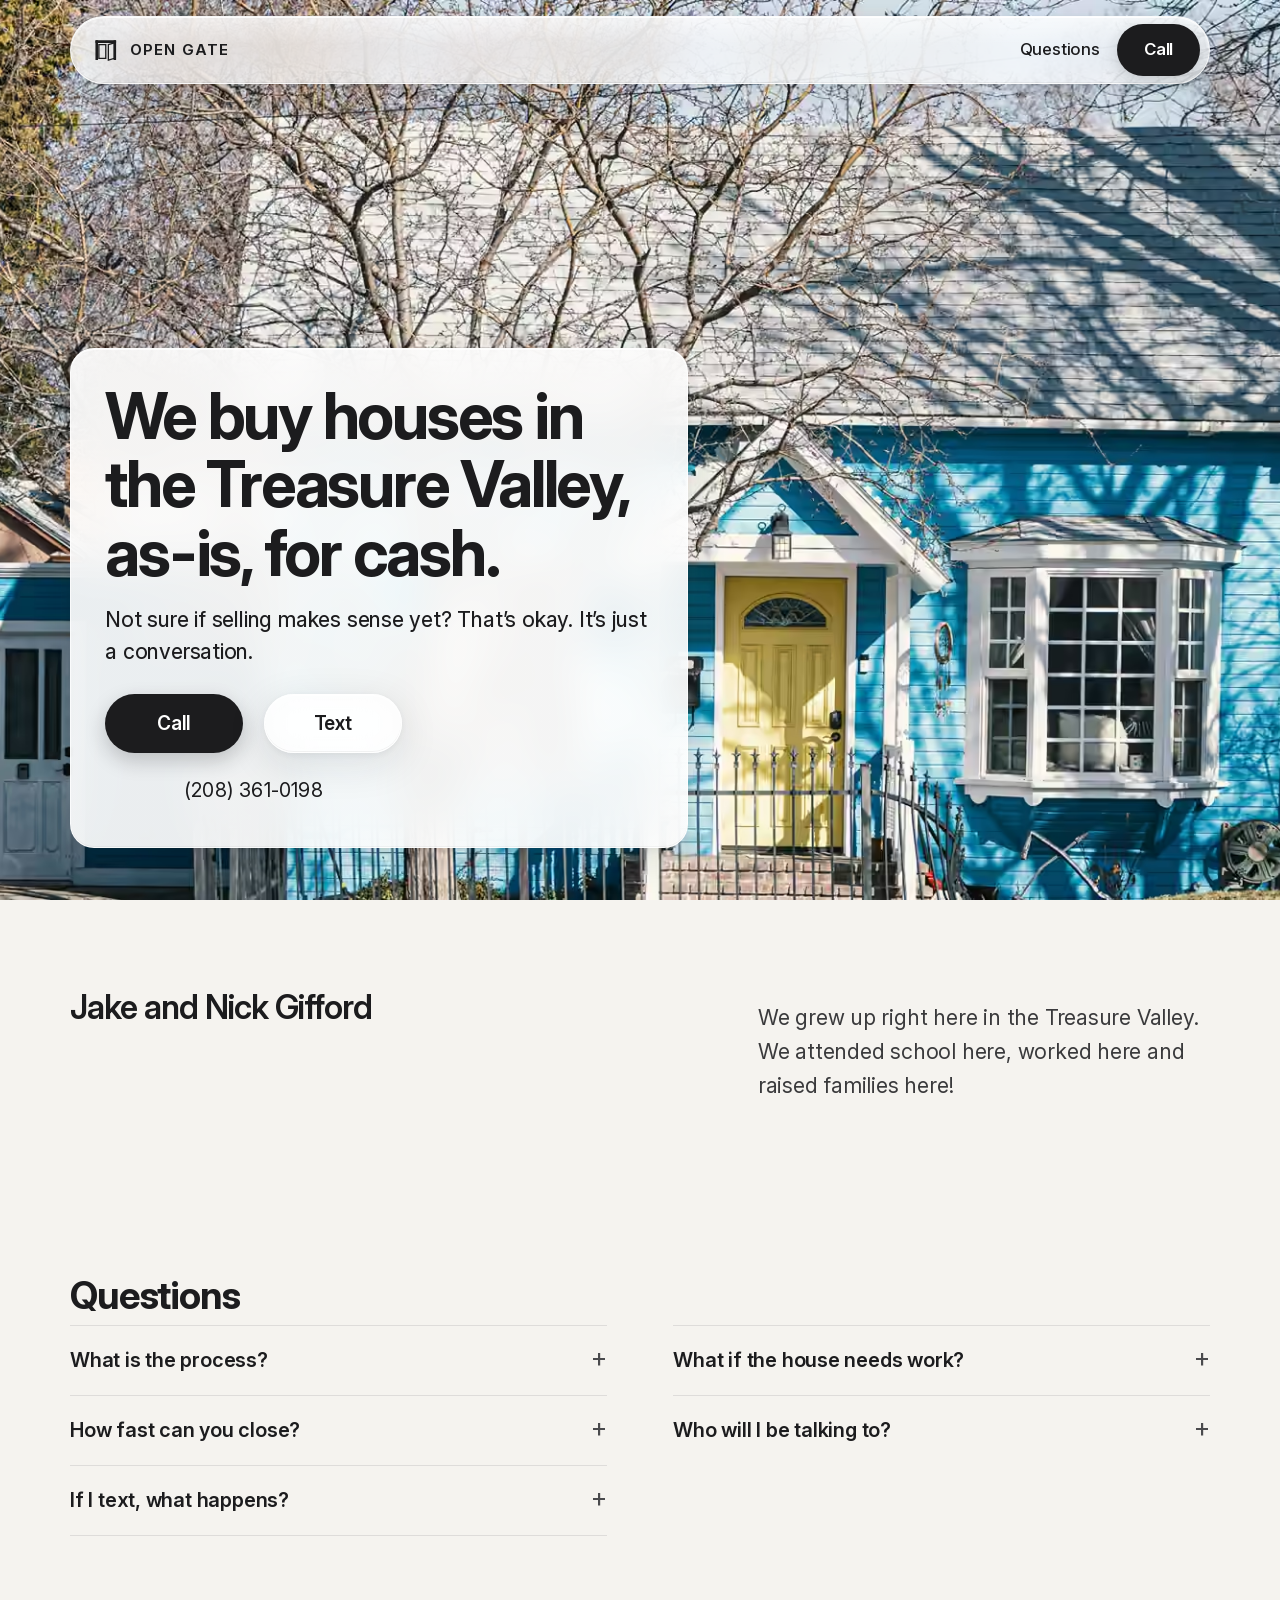
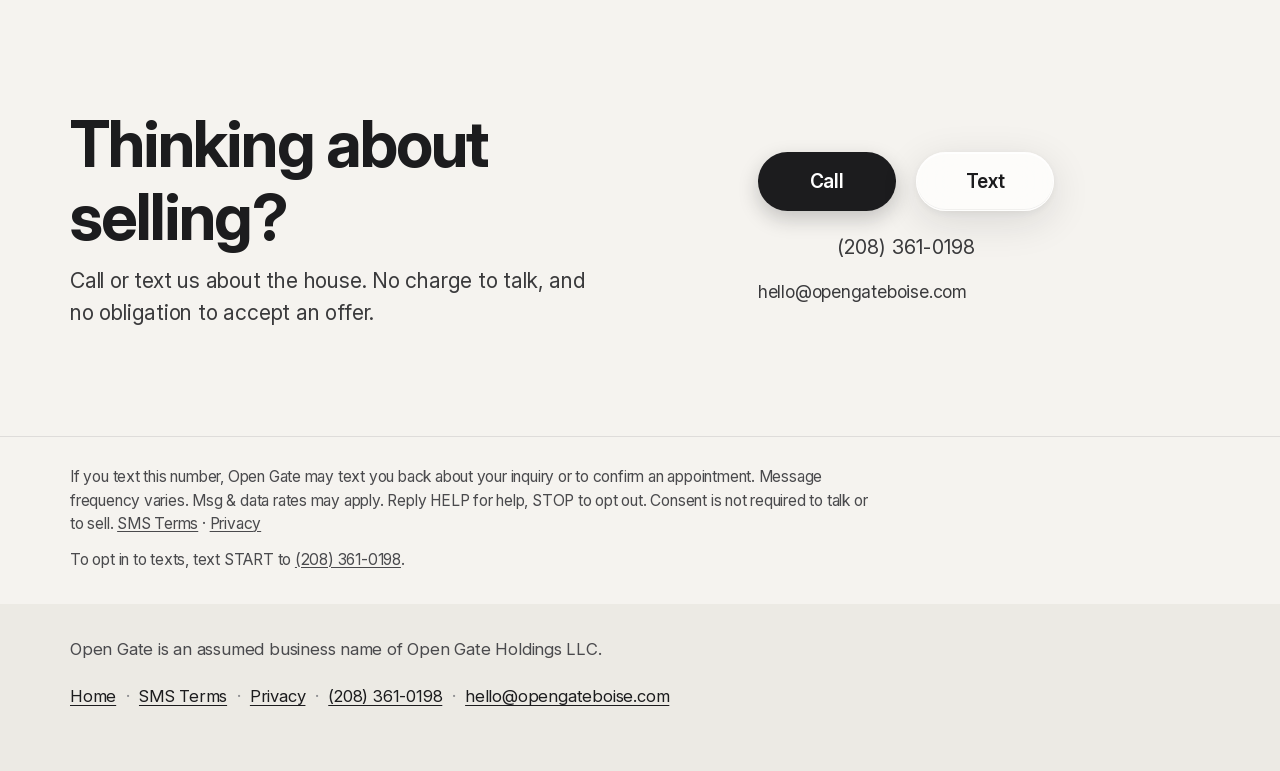
==== index.html @ ffd2cf49 "New hero sub line" ====
<!DOCTYPE html>
<html lang="en">
<head>
  <meta charset="utf-8">
  <meta name="viewport" content="width=device-width, initial-scale=1">
  <title>Open Gate | We buy houses in the Treasure Valley</title>
  <meta name="description" content="We buy houses in the Treasure Valley, as-is, for cash. Call or text (208) 361-0198, or email hello@opengateboise.com.">
  <link rel="canonical" href="https://opengateboise.com/">
  <meta property="og:title" content="Open Gate | We buy houses in the Treasure Valley">
  <meta property="og:description" content="We buy houses in the Treasure Valley, as-is, for cash. Call or text (208) 361-0198, or email hello@opengateboise.com.">
  <meta property="og:type" content="website">
  <meta property="og:url" content="https://opengateboise.com/">
  <meta property="og:image" content="https://opengateboise.com/images/og-image.jpg">
  <meta name="twitter:card" content="summary_large_image">
  <link rel="icon" href="favicon.svg" type="image/svg+xml">
  <link rel="apple-touch-icon" href="images/apple-touch-icon.png">
  <link rel="stylesheet" href="style.css">
  <link rel="preload" href="images/house-mobile.avif" as="image" type="image/avif" media="(max-width: 819px)">
  <link rel="preload" href="images/house.avif" as="image" type="image/avif" media="(min-width: 820px)">
</head>
<body>
  <!-- Nothing on this page may claim the bot is Nick or is human. -->
  <a class="skip" href="#content">Skip to content</a>
  <header class="site-header">
    <div class="nav-pill glass">
        <a class="brand" href="index.html">
          <svg viewBox="0 0 64 64" width="28" height="28" aria-hidden="true"><rect x="8" y="10" width="6" height="46" rx="1" fill="currentColor"/><rect x="50" y="10" width="6" height="46" rx="1" fill="currentColor"/><rect x="8" y="10" width="48" height="6" rx="1" fill="currentColor"/><path d="M16 20h16v32H16z" stroke="currentColor" stroke-width="3" fill="none"/><path d="M38 20l14-4v36l-14 4V20z" stroke="currentColor" stroke-width="3" fill="none"/></svg>
          Open Gate
        </a>
      <nav class="site-nav site-nav-desktop" aria-label="Primary">
        <a href="index.html#questions">Questions</a>
        <a class="nav-call" href="tel:+12083610198" aria-label="Call (208) 361-0198">Call</a>
      </nav>
      <details class="nav-menu">
        <summary>
          <span class="menu-closed">Menu</span>
          <span class="menu-open">Close menu</span>
        </summary>
        <nav class="nav-dropdown glass" aria-label="Primary">
          <a href="index.html#questions">Questions</a>
          <a class="nav-call" href="tel:+12083610198" aria-label="Call (208) 361-0198">Call</a>
        </nav>
      </details>
    </div>
  </header>
  <main id="content">
    <section class="hero" aria-label="Introduction">
      <picture>
        <source media="(max-width: 819px)" type="image/avif" srcset="images/house-mobile.avif" width="948" height="1688">
        <source media="(max-width: 819px)" type="image/webp" srcset="images/house-mobile.webp" width="948" height="1688">
        <source media="(max-width: 819px)" type="image/jpeg" srcset="images/house-mobile.jpg" width="800" height="1423">
        <source type="image/avif" srcset="images/house.avif" width="1920" height="938">
        <source type="image/webp" srcset="images/house.webp" width="1500" height="732">
        <img class="hero-media" src="images/house.jpg" width="1920" height="938" alt="A lived-in blue bungalow with a yellow door on a winter street in Boise.">
      </picture>
      <div class="hero-inner">
        <div class="hero-panel glass">
          <h1>We buy houses in the Treasure Valley, as-is, for cash.</h1>
          <p class="lede">Not sure if selling makes sense yet? That’s okay. It’s just a conversation.</p>
          <div class="action-group">
            <div class="hero-actions">
              <a class="btn btn-primary" href="tel:+12083610198" aria-label="Call (208) 361-0198">Call</a>
              <a class="btn btn-glass" href="sms:+12083610198" aria-label="Text (208) 361-0198">Text</a>
            </div>
            <p class="action-phone"><a href="tel:+12083610198">(208) 361-0198</a></p>
          </div>
        </div>
      </div>
    </section>

    <section class="about" aria-label="Who you’re talking to">
      <div class="wrap about-grid">
        <!-- Photo slot: add images/nick-jake.jpg (4:5, 1200×1500 or larger) later:
             <img class="about-photo" src="images/nick-jake.jpg" width="1200" height="1500" alt="Nick and Jake Gifford.">
             CSS already supports it. No placeholder graphic, stock people, or “photo coming” text. -->
        <div class="about-copy">
        <h2 class="about-line">Jake and Nick Gifford</h2>
        <p class="about-text">We grew up right here in the Treasure Valley. We attended school here, worked here and raised families here!</p>
        </div>
      </div>
    </section>

    <section id="questions" class="faq" aria-label="Questions">
      <div class="wrap">
        <h2>Questions</h2>
        <div class="faq-list">
          <details class="q">
            <summary>What is the process?</summary>
            <p>We will reach out to you and spend time understanding your specific situation. There is no charge or obligation. Our hope is to be able to help you solve your situation with a cash offer on your home.</p>
          </details>
          <details class="q">
            <summary>What if the house needs work?</summary>
            <p>We buy houses as-is, including estate homes and houses that need work. Any offer we make will explain any inspection or other conditions.</p>
          </details>
          <details class="q">
            <summary>How fast can you close?</summary>
            <p>Because it’s an all-cash offer, we can close quickly. We are able to bypass the time it takes to list your home and wait for a buyer to get approved with their lender.</p>
          </details>
          <details class="q">
            <summary>Who will I be talking to?</summary>
            <p>Nick and Jake Gifford. We grew up here.</p>
          </details>
          <details class="q">
            <summary>If I text, what happens?</summary>
            <p>If you text this number, Open Gate may text you back about your inquiry or to confirm an appointment. Message frequency varies. Msg &amp; data rates may apply. Reply HELP for help, STOP to opt out. Consent is not required to talk or to sell. Full terms are on the <a href="sms-terms.html">SMS Terms</a> page.</p>
          </details>
        </div>
      </div>
    </section>

    <section class="cta" aria-label="Get in touch">
      <div class="wrap cta-grid">
        <div class="cta-copy">
          <h2>Thinking about selling?</h2>
          <p class="cta-lede">Call or text us about the house. No charge to talk, and no obligation to accept an offer.</p>
        </div>
        <div class="cta-actions">
          <div class="action-group">
            <div class="hero-actions">
              <a class="btn btn-primary" href="tel:+12083610198" aria-label="Call (208) 361-0198">Call</a>
              <a class="btn btn-glass" href="sms:+12083610198" aria-label="Text (208) 361-0198">Text</a>
            </div>
            <p class="action-phone"><a href="tel:+12083610198">(208) 361-0198</a></p>
          </div>
          <p class="action-email"><a href="mailto:hello@opengateboise.com">hello@opengateboise.com</a></p>
        </div>
      </div>
    </section>
  </main>

  <aside class="consent" aria-label="Text messaging terms">
    <div class="wrap">
      <p>If you text this number, Open Gate may text you back about your inquiry or to confirm an appointment. Message frequency varies. Msg &amp; data rates may apply. Reply HELP for help, STOP to opt out. Consent is not required to talk or to sell. <a href="sms-terms.html">SMS Terms</a> · <a href="privacy.html">Privacy</a></p>
      <p>To opt in to texts, text START to <a href="sms:+12083610198">(208) 361-0198</a>.</p>
    </div>
  </aside>
  <footer class="site-footer">
    <div class="wrap">
      <p class="legal-line">Open Gate is an assumed business name of Open Gate Holdings LLC.</p>
      <ul class="footer-links">
        <li><a href="index.html">Home</a></li>
        <li><a href="sms-terms.html">SMS Terms</a></li>
        <li><a href="privacy.html">Privacy</a></li>
        <li><a href="tel:+12083610198">(208) 361-0198</a></li>
        <li><a href="mailto:hello@opengateboise.com">hello@opengateboise.com</a></li>
      </ul>
    </div>
  </footer>
  <script>
    document.addEventListener("keydown", function (e) {
      if (e.key !== "Escape") return;
      document.querySelectorAll("details.nav-menu[open]").forEach(function (d) {
        d.removeAttribute("open");
      });
    });
  </script>
</body>
</html>
---- style.css ----
/* Open Gate — public site. Self-hosted Inter plus the system-ui stack (SF on Apple). No trackers. */
@font-face {
  font-family: "Inter";
  src: url("fonts/inter.woff2") format("woff2");
  font-weight: 400 700;
  font-style: normal;
  font-display: swap;
}

:root {
  --paper: #f5f3ef;
  --paper-2: #fffcf8;
  --ink: #1c1c1e;
  --muted: #3a3a3c;
  --quiet: #4a4a4d;
  --line: rgba(28, 28, 30, 0.1);
  --pine: #1d3d32;
  --copper: #8a4b28;
  --focus: #1c1c1e;
  --glass: rgba(255, 255, 255, 0.72);
  --glass-fallback: rgba(255, 255, 255, 0.94);
  --glass-border: rgba(255, 255, 255, 0.78);
  --shadow: 0 10px 40px rgba(28, 28, 30, 0.12), 0 2px 8px rgba(28, 28, 30, 0.06);
  --highlight: inset 0 1px 0 rgba(255, 255, 255, 0.85), inset 0 -1px 0 rgba(28, 28, 30, 0.05);
  --radius: 24px;
  --radius-pill: 999px;
  --max: 1140px;
  --measure: 38rem;
  --sans: -apple-system, BlinkMacSystemFont, "SF Pro Display", "SF Pro Text", "Inter", system-ui, "Segoe UI", Roboto, Helvetica, Arial, sans-serif;
}

*, *::before, *::after { box-sizing: border-box; }

html {
  font-size: 18px;
  -webkit-text-size-adjust: 100%;
  scroll-behavior: smooth;
  scroll-padding-top: 6rem;
}

#how-it-works,
#questions,
#content {
  scroll-margin-top: 6rem;
}

body {
  margin: 0;
  color: var(--ink);
  background: var(--paper);
  font-family: var(--sans);
  line-height: 1.5;
  min-height: 100vh;
  display: flex;
  flex-direction: column;
  letter-spacing: -0.011em;
}

main { flex: 1 0 auto; }

a[href^="tel:"], a[href^="sms:"] { white-space: nowrap; }

img, svg { max-width: 100%; display: block; }

a {
  color: var(--ink);
  text-decoration-thickness: 1px;
  text-underline-offset: 0.16em;
}
a:hover { opacity: 0.7; }
a:focus-visible, button:focus-visible, .btn:focus-visible, summary:focus-visible, .nav-pill a:focus-visible {
  outline: 2px solid var(--ink);
  outline-offset: 3px;
}

.skip {
  position: absolute;
  left: 1rem;
  top: -4rem;
  background: var(--ink);
  color: #fff;
  padding: 0.5rem 0.8rem;
  z-index: 40;
  border-radius: 0.5rem;
}
.skip:focus { top: 0.75rem; }

.wrap,
.nav-pill,
.hero-inner {
  width: min(var(--max), calc(100% - 2.25rem));
  margin-inline: auto;
}
.narrow { width: min(36rem, calc(100% - 2.25rem)); }

/* Liquid Glass */
.glass {
  position: relative;
  background: var(--glass);
  backdrop-filter: blur(24px) saturate(180%);
  -webkit-backdrop-filter: blur(24px) saturate(180%);
  border: 1px solid var(--glass-border);
  box-shadow: var(--shadow), var(--highlight);
  isolation: isolate;
}
.glass::before {
  content: "";
  pointer-events: none;
  position: absolute;
  inset: 0;
  border-radius: inherit;
  background: linear-gradient(180deg, rgba(255, 255, 255, 0.45), rgba(255, 255, 255, 0) 42%);
  z-index: 0;
}
.glass > * { position: relative; z-index: 1; }

@supports not ((-webkit-backdrop-filter: blur(1px)) or (backdrop-filter: blur(1px))) {
  .glass {
    background: var(--glass-fallback);
  }
}

/* Floating glass nav pill */
.site-header {
  position: fixed;
  top: 0;
  left: 0;
  right: 0;
  z-index: 30;
  padding: 0.85rem 0 0;
  pointer-events: none;
  background: transparent;
  border: 0;
}
.nav-pill {
  position: relative;
  pointer-events: auto;
  display: flex;
  flex-wrap: wrap;
  align-items: center;
  justify-content: space-between;
  gap: 0.15rem 0.8rem;
  padding: 0.4rem 0.55rem 0.4rem 0.95rem;
  border-radius: 28px;
}
.brand {
  display: flex;
  align-items: center;
  gap: 0.55rem;
  color: var(--ink);
  text-decoration: none;
  font-weight: 650;
  letter-spacing: 0.08em;
  text-transform: uppercase;
  font-size: 0.78rem;
}
.brand:hover { opacity: 1; color: var(--ink); }
.brand svg { width: 1.45rem; height: 1.45rem; }
.site-nav {
  display: flex;
  flex-wrap: wrap;
  gap: 0;
  font-size: 0.88rem;
}
.site-nav a {
  padding: 0.5rem 0.7rem;
  min-height: 2.75rem;
  display: inline-flex;
  align-items: center;
  color: var(--ink);
  text-decoration: none;
  border-radius: var(--radius-pill);
  font-weight: 500;
}
.site-nav a:hover { opacity: 1; background: rgba(255, 255, 255, 0.45); }
.site-nav a[aria-current="page"] { font-weight: 650; }
.site-nav a.nav-call,
.nav-dropdown a.nav-call {
  background: var(--ink);
  color: #fff;
  font-weight: 600;
  border-radius: var(--radius-pill);
  box-shadow: 0 6px 16px rgba(28, 28, 30, 0.18);
}
.site-nav a.nav-call {
  margin-left: 0.2rem;
  padding: 0.4rem 1.05rem;
  min-height: 2.5rem;
  min-width: 4.4rem;
  justify-content: center;
}
.site-nav a.nav-call:hover,
.nav-dropdown a.nav-call:hover {
  opacity: 1;
  background: #000;
  color: #fff;
}
.nav-dropdown a.nav-call {
  align-self: flex-start;
  margin: 0.3rem 0.4rem 0.45rem;
  padding: 0.7rem 1.2rem;
  min-height: 2.75rem;
  justify-content: center;
}

/* CSS-only mobile menu. Desktop keeps the inline links. */
.nav-menu { display: none; position: static; }
.nav-menu summary {
  list-style: none;
  cursor: pointer;
  display: inline-flex;
  align-items: center;
  justify-content: center;
  min-height: 2.75rem;
  padding: 0.45rem 1rem;
  border-radius: var(--radius-pill);
  background: rgba(255, 255, 255, 0.55);
  backdrop-filter: blur(20px) saturate(180%);
  -webkit-backdrop-filter: blur(20px) saturate(180%);
  border: 1px solid var(--glass-border);
  box-shadow: var(--highlight);
  color: var(--ink);
  font-family: var(--sans);
  font-weight: 600;
  font-size: 0.92rem;
  line-height: 1;
}
.nav-menu summary::-webkit-details-marker { display: none; }
.nav-menu summary::marker { content: ""; }
.menu-open { display: none; }
.nav-menu[open] .menu-closed { display: none; }
.nav-menu[open] .menu-open { display: inline; }
.nav-dropdown {
  position: absolute;
  top: calc(100% + 0.55rem);
  left: 0;
  right: 0;
  display: flex;
  flex-direction: column;
  gap: 0.15rem;
  padding: 0.45rem;
  border-radius: 24px;
  z-index: 2;
}
.nav-dropdown a {
  display: flex;
  align-items: center;
  min-height: 2.85rem;
  padding: 0.7rem 1rem;
  border-radius: 18px;
  color: var(--ink);
  text-decoration: none;
  font-weight: 550;
}
.nav-dropdown a:hover { opacity: 1; background: rgba(255, 255, 255, 0.5); }
.nav-dropdown a[aria-current="page"] { font-weight: 650; }
@supports not ((-webkit-backdrop-filter: blur(1px)) or (backdrop-filter: blur(1px))) {
  .nav-menu summary,
  .nav-dropdown { background: var(--glass-fallback); }
}

@media (max-width: 819px) {
  .site-nav-desktop { display: none; }
  .nav-menu { display: block; }
}

@media (min-width: 820px) {
  .nav-pill { border-radius: var(--radius-pill); padding: 0.35rem 0.45rem 0.35rem 1.1rem; }
}

/* Buttons */
.hero-actions, .btn-row {
  display: flex;
  flex-wrap: wrap;
  align-items: center;
  gap: 0.85rem 1.1rem;
}
.btn-primary, .btn-glass { min-width: 7.25rem; }
.action-group { display: inline-flex; flex-direction: column; align-items: center; }
.action-group .action-phone { text-align: center; }
.action-phone {
  margin: 0.8rem 0 0;
  font-size: 1.05rem;
  color: var(--ink);
  letter-spacing: 0.01em;
}
.action-phone a {
  color: inherit;
  text-decoration: none;
}
.action-phone a:hover { opacity: 0.72; text-decoration: underline; }
.action-phone a {
  display: inline-flex;
  align-items: center;
  min-height: 44px;
}
.cta .action-phone { color: var(--muted); }
.action-email {
  margin: 0;
  font-size: 0.92rem;
  color: var(--muted);
}
.action-email a {
  color: inherit;
  text-decoration: none;
  display: inline-flex;
  align-items: center;
  min-height: 44px;
}
.action-email a:hover { opacity: 0.72; text-decoration: underline; }
.footer-links a {
  display: inline-flex;
  align-items: center;
  min-height: 44px;
}
.consent a,
.faq a,
.prose a[href^="tel:"],
.prose a[href^="sms:"],
.prose a[href^="mailto:"] {
  position: relative;
}
.consent a::before,
.faq a::before,
.prose a[href^="tel:"]::before,
.prose a[href^="sms:"]::before,
.prose a[href^="mailto:"]::before {
  content: "";
  position: absolute;
  inset: -14px -6px;
}
.btn {
  display: inline-flex;
  align-items: center;
  justify-content: center;
  min-height: 3.1rem;
  padding: 0.75rem 1.35rem;
  border-radius: var(--radius-pill);
  font-family: var(--sans);
  font-weight: 600;
  font-size: 1rem;
  text-decoration: none;
  line-height: 1;
  border: 1px solid transparent;
  transition: transform 0.2s ease, box-shadow 0.2s ease, background 0.2s ease, opacity 0.2s ease;
}
.btn:hover { opacity: 1; }
.btn-primary {
  background: var(--ink);
  color: #fff;
  box-shadow: 0 8px 20px rgba(28, 28, 30, 0.22);
}
.btn-primary:hover { background: #000; color: #fff; transform: scale(1.03); }
.btn-primary:active { transform: scale(0.98); }
.btn-glass {
  background: var(--glass);
  backdrop-filter: blur(20px) saturate(180%);
  -webkit-backdrop-filter: blur(20px) saturate(180%);
  border: 1px solid var(--glass-border);
  color: var(--ink);
  box-shadow: var(--shadow), var(--highlight);
}
.btn-glass:hover { transform: scale(1.03); color: var(--ink); }
.btn-glass:active { transform: scale(0.98); }
@supports not ((-webkit-backdrop-filter: blur(1px)) or (backdrop-filter: blur(1px))) {
  .btn-glass { background: var(--glass-fallback); }
}

/* Hero */
.hero {
  position: relative;
  min-height: 100svh;
  display: flex;
  align-items: flex-end;
  padding: 7.25rem 0 2.75rem;
  color: var(--ink);
}
.hero-media {
  position: absolute;
  inset: 0;
  width: 100%;
  height: 100%;
  object-fit: cover;
  object-position: 32% 50%;
  background: #536e78;
}
.hero-inner {
  position: relative;
  z-index: 1;
}
.hero-panel {
  max-width: 32.5rem;
  padding: 1.7rem 1.8rem 1.8rem;
  border-radius: var(--radius);
}
.hero-panel.glass {
  background: rgba(255, 255, 255, 0.9);
  backdrop-filter: blur(20px) saturate(120%);
  -webkit-backdrop-filter: blur(20px) saturate(120%);
}
.hero-panel.glass::before {
  background: linear-gradient(180deg, rgba(255, 255, 255, 0.18), rgba(255, 255, 255, 0.18));
}
.hero h1 {
  margin: 0 0 0.85rem;
  font-weight: 700;
  font-size: clamp(2.05rem, 5.2vw, 3.35rem);
  line-height: 1.08;
  letter-spacing: -0.035em;
  color: var(--ink);
}
.lede {
  margin: 0 0 1.4rem;
  font-size: 1.12rem;
  color: var(--ink);
  max-width: 30rem;
  font-weight: 450;
}
/* Content sections — typographic, no card grids */
.values, .steps-sec, .about, .faq, .cta {
  padding: 3.5rem 0;
}
.values { padding-top: 4.25rem; }
.points, .steps {
  list-style: none;
  margin: 0;
  padding: 0;
  display: grid;
  gap: 2.75rem 3.5rem;
}
.points h2, .steps h2, .faq > .wrap > h2, .cta h2, .page-main h1 {
  margin: 0 0 0.4rem;
  font-weight: 700;
  font-size: clamp(1.7rem, 3vw, 2.35rem);
  line-height: 1.15;
  letter-spacing: -0.03em;
  color: var(--ink);
}
.points p, .steps p {
  margin: 0;
  color: var(--muted);
  font-size: 1.08rem;
  max-width: 22rem;
}
.points li > h2:only-child { margin-bottom: 0; }
@media (min-width: 800px) {
  html { font-size: 19px; }
  .points, .steps { grid-template-columns: repeat(3, 1fr); gap: 2.25rem 2.5rem; }
  .values { padding: 4.25rem 0 2.5rem; }
  .steps-sec { padding: 2.5rem 0 3rem; }
  .about, .faq, .cta { padding: 4.5rem 0; }
}

@media (min-width: 820px) {
  .about-grid:not(:has(.about-photo)) .about-copy {
    display: grid;
    grid-template-columns: minmax(0, 1.15fr) minmax(0, 0.85fr);
    gap: 2.5rem 4rem;
    align-items: start;
  }
  .about-line { max-width: none; }
  .about-more { margin-top: 0.15rem; max-width: none; }
  .about-grid:not(:has(.about-photo)) .about-more summary {
    font-size: 1.12rem;
  }
  .about-grid:has(.about-photo) {
    display: grid;
    grid-template-columns: 16.5rem minmax(0, 1fr);
    gap: 3.25rem 3.5rem;
    align-items: center;
  }
  .about-grid:has(.about-photo) .about-more { margin-top: 1.1rem; }
  .cta-grid {
    display: grid;
    grid-template-columns: minmax(0, 1.15fr) minmax(0, 0.85fr);
    gap: 2.5rem 4rem;
    align-items: center;
  }
  .cta .cta-lede { max-width: none; margin-bottom: 0; }
}


.steps { counter-reset: step; }
.steps li { position: relative; padding-top: 0.2rem; }
.step-num {
  display: block;
  font-size: 0.8rem;
  font-weight: 650;
  letter-spacing: 0.12em;
  text-transform: uppercase;
  color: var(--copper);
  margin-bottom: 0.55rem;
}

.about { text-align: left; }
.about-line {
  margin: 0;
  font-size: clamp(1.45rem, 2.6vw, 2rem);
  font-weight: 600;
  line-height: 1.3;
  letter-spacing: -0.03em;
  max-width: 22ch;
}
.about-text {
  margin: 0.75rem 0 0;
  font-size: 1.125rem;
  line-height: 1.6;
  color: var(--muted);
  max-width: 36rem;
}
.about-more {
  margin-top: 1.1rem;
  max-width: 36rem;
}
.about-more summary {
  cursor: pointer;
  font-size: 0.95rem;
  font-weight: 550;
  color: var(--muted);
  list-style: none;
  display: inline;
  text-decoration: underline;
  text-underline-offset: 0.16em;
}
.about-more summary::-webkit-details-marker { display: none; }
.about-more summary::after { content: none; }
.about-more p {
  margin: 1rem 0 0;
  color: var(--muted);
  font-size: 1.05rem;
  line-height: 1.55;
}

/* Photo slot for a real picture of Nick and Jake. The section looks finished
   without an image. When images/nick-jake.jpg (4:5) is dropped in as
   img.about-photo, the grid below takes over. No placeholder art. */
.about-photo {
  display: block;
  width: 100%;
  max-width: 16.5rem;
  aspect-ratio: 4 / 5;
  object-fit: cover;
  border-radius: var(--radius);
  background: #ece8e2;
}
@media (max-width: 819px) {
  .about-photo { max-width: 14rem; margin: 0 0 1.5rem; }
}

/* FAQ */
.faq h2 { margin-bottom: 1.5rem; }
.faq-list { max-width: 36rem; }
@media (min-width: 820px) {
  .faq-list {
    max-width: none;
    width: 100%;
    display: grid;
    grid-template-columns: 1fr 1fr;
    column-gap: 3.5rem;
  }
  details.q p { max-width: none; }
}
details.q {
  border-top: 1px solid var(--line);
  padding: 1rem 0;
}
details.q:last-child { border-bottom: 1px solid var(--line); }
details.q summary {
  cursor: pointer;
  font-weight: 600;
  font-size: 1.05rem;
  list-style: none;
  display: flex;
  justify-content: space-between;
  gap: 1rem;
  align-items: baseline;
}
details.q summary::-webkit-details-marker { display: none; }
details.q summary::after {
  content: "+";
  font-weight: 400;
  font-size: 1.35rem;
  color: var(--quiet);
  line-height: 1;
}
details.q[open] summary::after { content: "–"; }
details.q p {
  margin: 0.7rem 0 0.2rem;
  color: var(--muted);
  max-width: 34rem;
}

/* Closing CTA */
.cta {
  text-align: left;
  padding-bottom: 4rem;
}
.cta h2 { font-size: clamp(2.2rem, 5vw, 3.4rem); margin-bottom: 0.6rem; }
.cta .cta-lede {
  margin: 0 0 1.6rem;
  color: var(--muted);
  font-size: 1.12rem;
  max-width: 28rem;
}

/* Quiet consent — just above the footer. Wording is owned by the HTML. */
.consent {
  padding: 1.5rem 0 1.75rem;
  border-top: 1px solid var(--line);
  background: var(--paper);
}
.consent p {
  margin: 0 0 0.65rem;
  font-size: 0.82rem;
  line-height: 1.5;
  color: var(--quiet);
  max-width: 42rem;
}
.consent p:last-child { margin-bottom: 0; }
.consent a { color: var(--quiet); }

/* Footer */
.site-footer {
  background: #eceae4;
  color: var(--quiet);
  padding: 1.75rem 0 2rem;
  font-size: 0.88rem;
}
.site-footer a { color: var(--ink); }
.site-footer .legal-line { margin: 0 0 0.65rem; color: var(--quiet); }
.footer-links {
  display: flex;
  flex-wrap: wrap;
  gap: 0.35rem 0.5rem;
  margin: 0 0 0.75rem;
  padding: 0;
  list-style: none;
}
.footer-links li:not(:last-child)::after {
  content: "·";
  margin-left: 0.5rem;
  color: #8a8a8e;
  pointer-events: none;
}
@media (max-width: 819px) {
  .footer-links li:nth-last-child(-n+2) {
    flex-basis: 100%;
    margin-top: 0.15rem;
  }
  .footer-links li:nth-last-child(3)::after,
  .footer-links li:nth-last-child(2)::after {
    content: none;
    margin: 0;
  }
}

/* Interior pages */
.page-main { padding: 8rem 0 5rem; }
.page-main h1 {
  margin: 0 0 1.5rem;
  font-size: clamp(2.2rem, 5vw, 3.2rem);
}
.prose { max-width: var(--measure); }
.prose p { margin: 0 0 1.05rem; color: var(--ink); }
.prose p:last-child { margin-bottom: 0; }
.disclosure { font-weight: 650; }

@media (max-width: 819px) {
  #how-it-works,
  #questions,
  #content {
    scroll-margin-top: 7rem;
  }
  html { scroll-padding-top: 7rem; }
  .hero-media { object-position: 50% 42%; }
  .hero-panel {
    max-width: none;
    padding: 1.35rem 1.25rem 1.4rem;
    background: rgba(255, 255, 255, 0.9);
  }
  .nav-dropdown.glass {
    background: rgba(255, 255, 255, 0.98);
    backdrop-filter: none;
    -webkit-backdrop-filter: none;
  }
  .nav-dropdown.glass::before {
    background: none;
  }
  .hero { padding: 6.5rem 0 1.75rem; }
  .hero h1 { font-size: 1.85rem; }
  .lede { font-size: 1.02rem; margin-bottom: 1.1rem; }
  .nav-pill { padding: 0.4rem 0.45rem 0.4rem 0.85rem; }
  .values, .steps-sec, .about, .faq, .cta { padding: 1.15rem 0; }
  .values { padding-top: 1.25rem; }
  .cta { padding-bottom: 1.35rem; }
  .points, .steps { gap: 1.15rem; }
  .faq h2 { margin-bottom: 1rem; }
  details.q { padding: 0.75rem 0; }
  .consent { padding: 1.15rem 0 1.2rem; }
  .site-footer { padding: 1.25rem 0 1.45rem; }
  .about-line { font-size: 1.4rem; }
}


@media (prefers-reduced-motion: reduce) {
  html { scroll-behavior: auto; }
  .btn, .btn-primary, .btn-glass {
    transition: none;
  }
  .btn:hover, .btn-primary:hover, .btn-glass:hover,
  .btn:active, .btn-primary:active, .btn-glass:active {
    transform: none;
  }
}
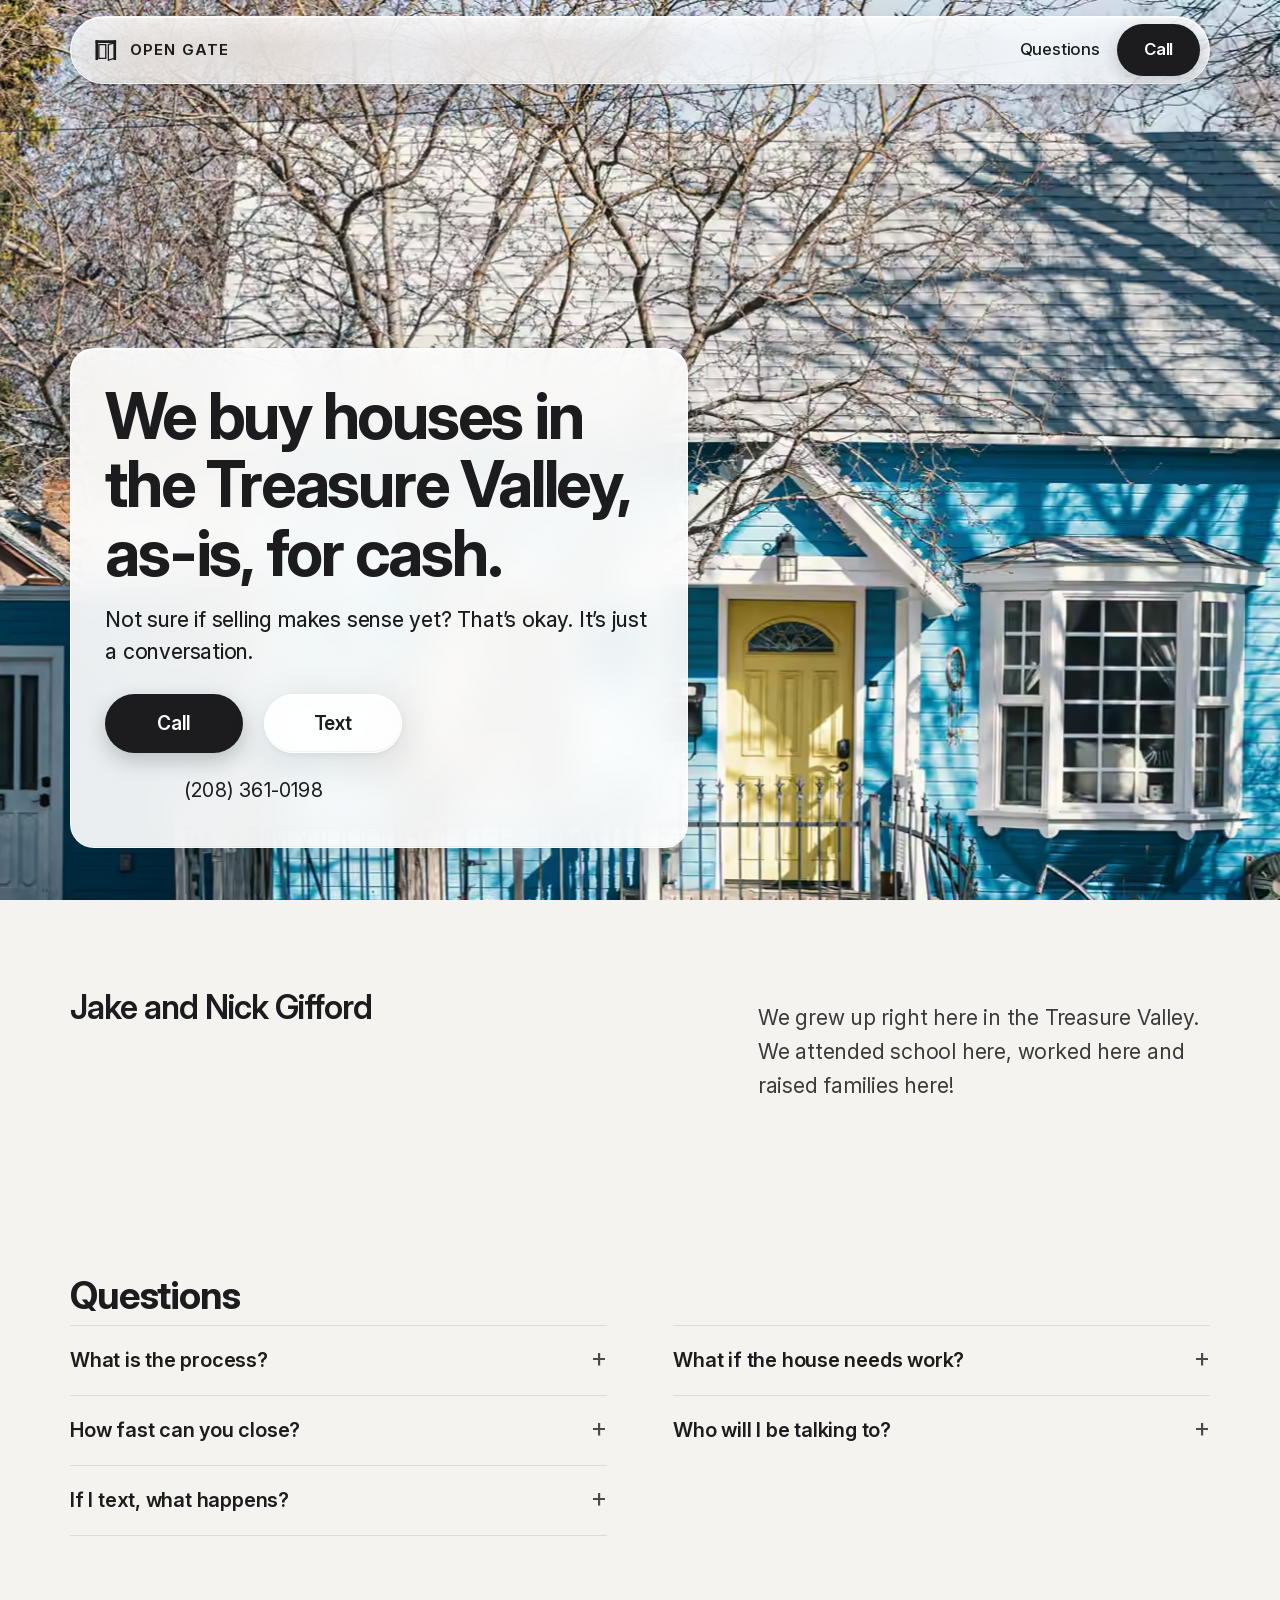
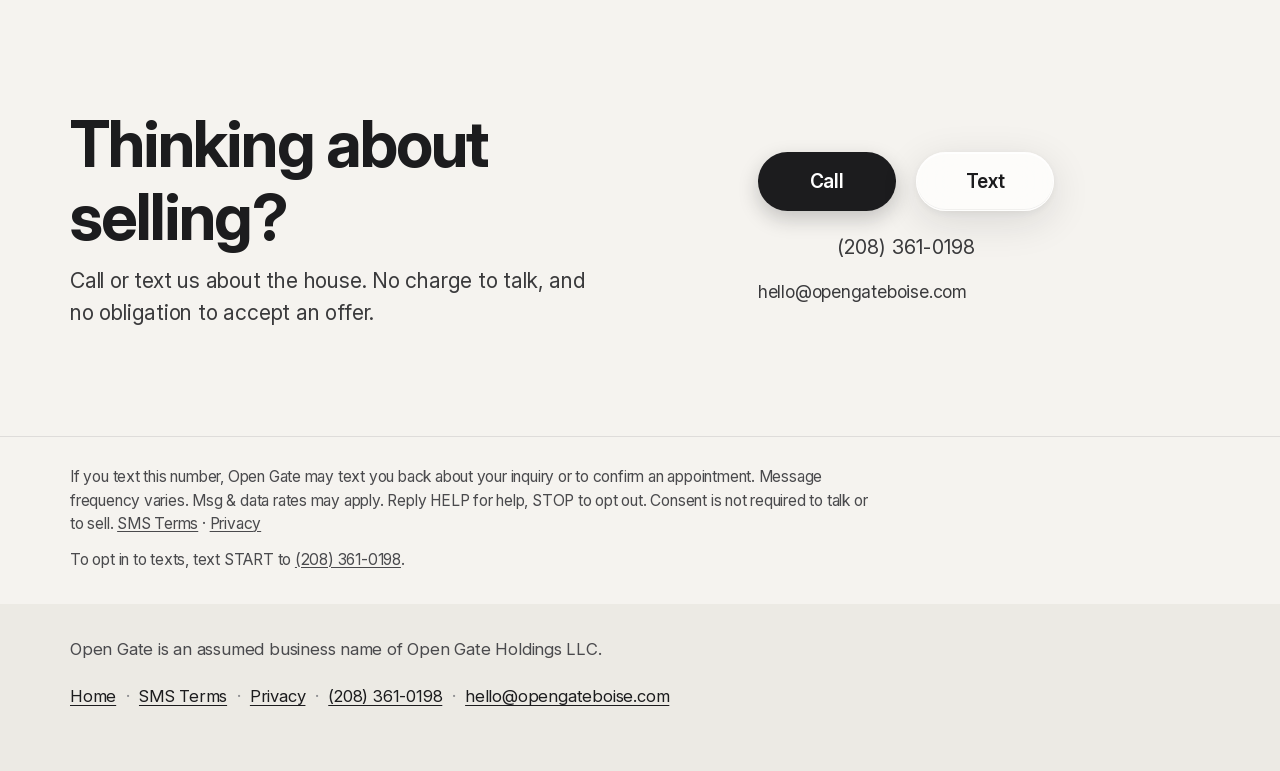
==== commit fe5825bb: "Scroll feel inspired by picturestone" ====
--- a/index.html
+++ b/index.html
@@ -15,6 +15,7 @@
   <link rel="icon" href="favicon.svg" type="image/svg+xml">
   <link rel="apple-touch-icon" href="images/apple-touch-icon.png">
   <link rel="stylesheet" href="style.css">
+  <script>document.documentElement.classList.add("js")</script>
   <link rel="preload" href="images/house-mobile.avif" as="image" type="image/avif" media="(max-width: 819px)">
   <link rel="preload" href="images/house.avif" as="image" type="image/avif" media="(min-width: 820px)">
 </head>
@@ -55,9 +56,9 @@
       </picture>
       <div class="hero-inner">
         <div class="hero-panel glass">
-          <h1>We buy houses in the Treasure Valley, as-is, for cash.</h1>
-          <p class="lede">Not sure if selling makes sense yet? That’s okay. It’s just a conversation.</p>
-          <div class="action-group">
+          <h1 data-cine><span class="w">We</span> <span class="w">buy</span> <span class="w">houses</span> <span class="w">in</span> <span class="w">the</span> <span class="w">Treasure</span> <span class="w">Valley,</span> <span class="w">as-is,</span> <span class="w">for</span> <span class="w">cash.</span></h1>
+          <p class="lede" data-rise>Not sure if selling makes sense yet? That’s okay. It’s just a conversation.</p>
+          <div class="action-group" data-rise>
             <div class="hero-actions">
               <a class="btn btn-primary" href="tel:+12083610198" aria-label="Call (208) 361-0198">Call</a>
               <a class="btn btn-glass" href="sms:+12083610198" aria-label="Text (208) 361-0198">Text</a>
@@ -74,33 +75,33 @@
              <img class="about-photo" src="images/nick-jake.jpg" width="1200" height="1500" alt="Nick and Jake Gifford.">
              CSS already supports it. No placeholder graphic, stock people, or “photo coming” text. -->
         <div class="about-copy">
-        <h2 class="about-line">Jake and Nick Gifford</h2>
-        <p class="about-text">We grew up right here in the Treasure Valley. We attended school here, worked here and raised families here!</p>
+        <h2 class="about-line" data-cine><span class="w">Jake</span> <span class="w">and</span> <span class="w">Nick</span> <span class="w">Gifford</span></h2>
+        <p class="about-text" data-rise>We grew up right here in the Treasure Valley. We attended school here, worked here and raised families here!</p>
         </div>
       </div>
     </section>
 
     <section id="questions" class="faq" aria-label="Questions">
       <div class="wrap">
-        <h2>Questions</h2>
+        <h2 data-cine><span class="w">Questions</span></h2>
         <div class="faq-list">
-          <details class="q">
+          <details class="q" data-rise>
             <summary>What is the process?</summary>
             <p>We will reach out to you and spend time understanding your specific situation. There is no charge or obligation. Our hope is to be able to help you solve your situation with a cash offer on your home.</p>
           </details>
-          <details class="q">
+          <details class="q" data-rise>
             <summary>What if the house needs work?</summary>
             <p>We buy houses as-is, including estate homes and houses that need work. Any offer we make will explain any inspection or other conditions.</p>
           </details>
-          <details class="q">
+          <details class="q" data-rise>
             <summary>How fast can you close?</summary>
             <p>Because it’s an all-cash offer, we can close quickly. We are able to bypass the time it takes to list your home and wait for a buyer to get approved with their lender.</p>
           </details>
-          <details class="q">
+          <details class="q" data-rise>
             <summary>Who will I be talking to?</summary>
             <p>Nick and Jake Gifford. We grew up here.</p>
           </details>
-          <details class="q">
+          <details class="q" data-rise>
             <summary>If I text, what happens?</summary>
             <p>If you text this number, Open Gate may text you back about your inquiry or to confirm an appointment. Message frequency varies. Msg &amp; data rates may apply. Reply HELP for help, STOP to opt out. Consent is not required to talk or to sell. Full terms are on the <a href="sms-terms.html">SMS Terms</a> page.</p>
           </details>
@@ -111,11 +112,11 @@
     <section class="cta" aria-label="Get in touch">
       <div class="wrap cta-grid">
         <div class="cta-copy">
-          <h2>Thinking about selling?</h2>
-          <p class="cta-lede">Call or text us about the house. No charge to talk, and no obligation to accept an offer.</p>
-        </div>
-        <div class="cta-actions">
-          <div class="action-group">
+          <h2 data-cine><span class="w">Thinking</span> <span class="w">about</span> <span class="w">selling?</span></h2>
+          <p class="cta-lede" data-rise>Call or text us about the house. No charge to talk, and no obligation to accept an offer.</p>
+        </div>
+        <div class="cta-actions" data-rise>
+          <div class="action-group" data-rise>
             <div class="hero-actions">
               <a class="btn btn-primary" href="tel:+12083610198" aria-label="Call (208) 361-0198">Call</a>
               <a class="btn btn-glass" href="sms:+12083610198" aria-label="Text (208) 361-0198">Text</a>
@@ -154,5 +155,61 @@
       });
     });
   </script>
+  <script>
+    /* Scroll feel: words come into focus and blocks rise as they enter; the hero recedes as you scroll away.
+       Content is fully visible without JS or with reduced motion (CSS gates on .js + no-preference). */
+    (function () {
+      var reduce = window.matchMedia && window.matchMedia("(prefers-reduced-motion: reduce)").matches;
+      var els = [].slice.call(document.querySelectorAll("[data-cine],[data-rise]"));
+      document.querySelectorAll("[data-cine]").forEach(function (el) {
+        var step = el.closest(".hero") ? 55 : 90;
+        el.querySelectorAll(".w").forEach(function (w, n) { w.style.transitionDelay = n * step + "ms"; });
+      });
+      /* siblings that enter together (FAQ items) stagger slightly */
+      document.querySelectorAll(".faq-list > [data-rise]").forEach(function (el, n) {
+        el.style.transitionDelay = (n % 2) * 90 + Math.floor(n / 2) * 60 + "ms";
+      });
+      document.querySelectorAll(".hero [data-rise]").forEach(function (el, n) {
+        el.style.transitionDelay = 380 + n * 120 + "ms";
+      });
+      if (reduce || !("IntersectionObserver" in window)) {
+        els.forEach(function (el) { el.classList.add("in"); });
+        return;
+      }
+      var io = new IntersectionObserver(function (es) {
+        es.forEach(function (e) {
+          if (e.isIntersecting) { e.target.classList.add("in"); io.unobserve(e.target); }
+        });
+      }, { rootMargin: "0px 0px -12% 0px" });
+      els.forEach(function (el) { io.observe(el); });
+      /* jumping to #questions or using find-in-page should never leave text faint */
+      window.addEventListener("hashchange", function () {
+        var t = document.querySelector(location.hash);
+        if (t) t.querySelectorAll("[data-cine],[data-rise]").forEach(function (el) { el.classList.add("in"); });
+      });
+
+      var hero = document.querySelector(".hero");
+      var panel = document.querySelector(".hero-panel");
+      var media = document.querySelector(".hero-media");
+      if (!hero || !panel || !media) return;
+      var wide = window.matchMedia("(min-width: 820px)");
+      var ticking = false;
+      function frame() {
+        ticking = false;
+        var h = hero.offsetHeight || window.innerHeight;
+        var y = window.scrollY || window.pageYOffset;
+        if (y > h) return;
+        var p = Math.min(1, Math.max(0, y / (h * 0.85)));
+        panel.style.transform = "translate3d(0," + (p * -6).toFixed(2) + "vh,0) scale(" + (1 - p * 0.05).toFixed(4) + ")";
+        panel.style.opacity = (1 - p * 0.55).toFixed(3);
+        media.style.transform = wide.matches ? "translate3d(0," + (y * 0.28).toFixed(1) + "px,0) scale(1.04)" : "";
+      }
+      window.addEventListener("scroll", function () {
+        if (!ticking) { ticking = true; requestAnimationFrame(frame); }
+      }, { passive: true });
+      window.addEventListener("resize", frame);
+      frame();
+    })();
+  </script>
 </body>
 </html>
--- a/style.css
+++ b/style.css
@@ -712,3 +712,38 @@
     transform: none;
   }
 }
+
+/* Scroll feel (after picturestone.co): words come into focus, blocks rise, hero recedes.
+   Only under .js (set in <head>) and only when motion is OK, so nothing is ever hidden otherwise.
+   Transforms and opacity only: no layout shift. */
+:root { --ease-out: cubic-bezier(0.2, 0.7, 0, 1); }
+[data-cine] .w { display: inline-block; }
+.hero { overflow: hidden; }
+.hero-media { will-change: transform; transform-origin: 50% 0; }
+.hero-panel { transform-origin: 50% 100%; }
+@media (prefers-reduced-motion: no-preference) {
+  .js [data-cine] .w {
+    opacity: 0.04;
+    filter: blur(14px);
+    transform: translateY(0.18em) scale(1.04);
+    transition: opacity 1.2s var(--ease-out), filter 1.4s var(--ease-out), transform 1.5s var(--ease-out);
+  }
+  .js [data-cine].in .w { opacity: 1; filter: none; transform: none; }
+  .js [data-rise] {
+    opacity: 0.04;
+    transform: translateY(36px);
+    transition: opacity 1.1s var(--ease-out), transform 1.2s var(--ease-out);
+  }
+  .js [data-rise].in { opacity: 1; transform: none; }
+  .js .hero [data-cine] .w { transition-duration: 0.9s, 1.1s, 1.2s; }
+  .js .hero [data-rise] { transform: translateY(18px); }
+  .js .hero [data-rise].in { transform: none; }
+}
+@media (prefers-reduced-motion: no-preference) and (max-width: 819px) {
+  /* lighter on phones: no blur filter (cheaper to paint), shorter travel */
+  .js [data-cine] .w { filter: none; transform: translateY(0.25em); }
+  .js [data-rise] { transform: translateY(22px); }
+}
+@media print {
+  .js [data-cine] .w, .js [data-rise] { opacity: 1 !important; filter: none !important; transform: none !important; }
+}
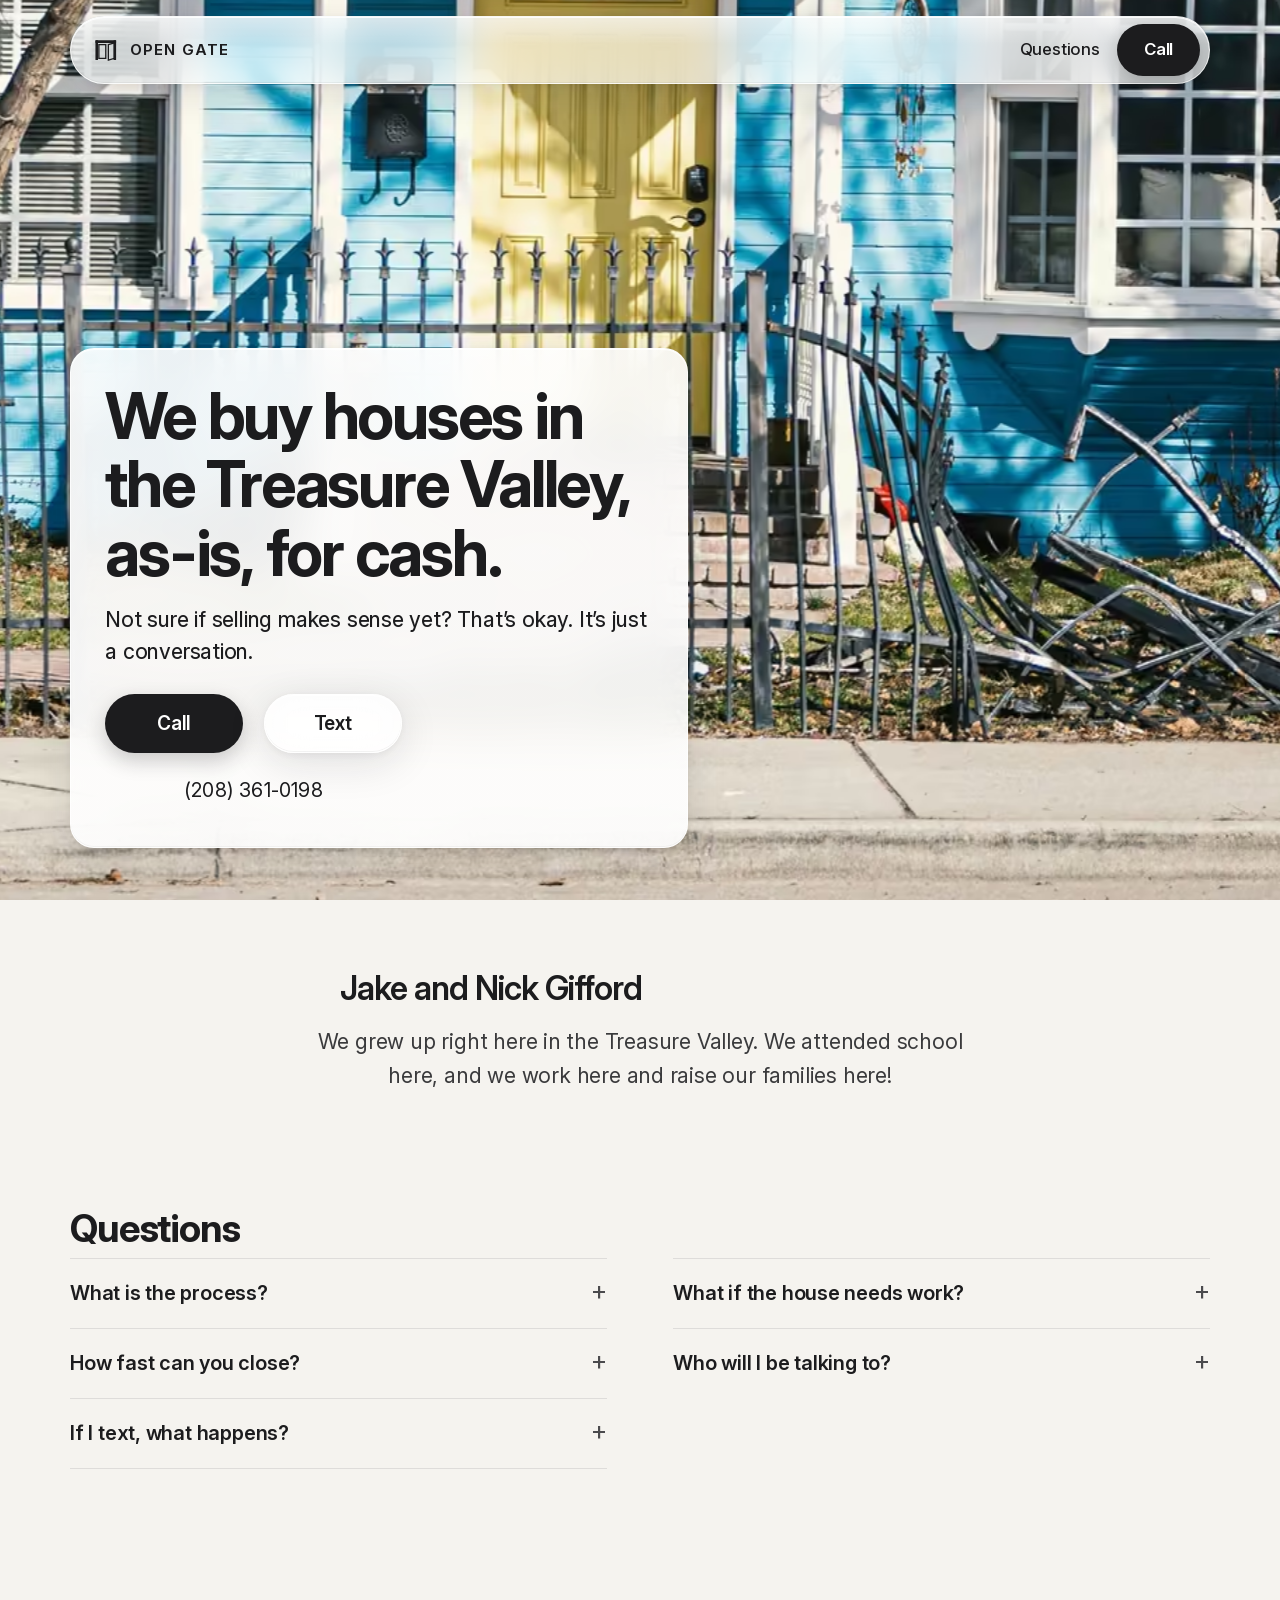
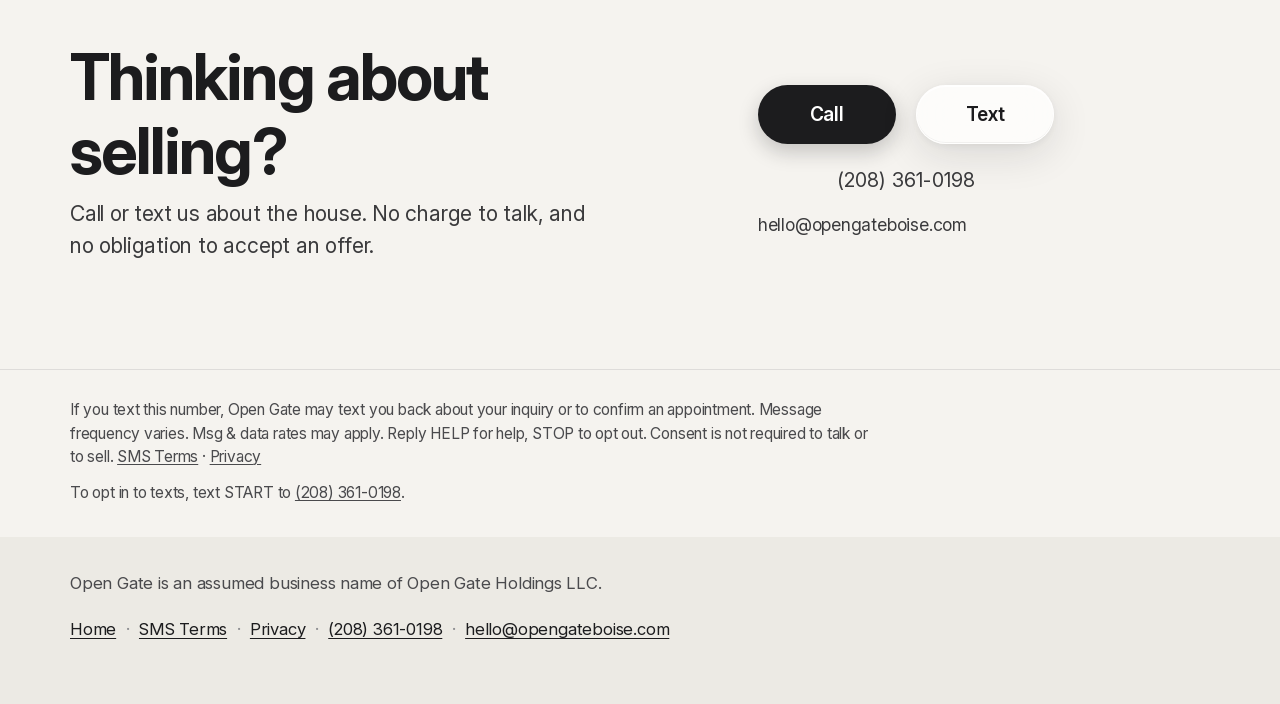
==== commit 10f87b04: "About: present tense, stacked centered layout" ====
--- a/index.html
+++ b/index.html
@@ -76,7 +76,7 @@
              CSS already supports it. No placeholder graphic, stock people, or “photo coming” text. -->
         <div class="about-copy">
         <h2 class="about-line" data-cine><span class="w">Jake</span> <span class="w">and</span> <span class="w">Nick</span> <span class="w">Gifford</span></h2>
-        <p class="about-text" data-rise>We grew up right here in the Treasure Valley. We attended school here, worked here and raised families here!</p>
+        <p class="about-text" data-rise>We grew up right here in the Treasure Valley. We attended school here, and we work here and raise our families here!</p>
         </div>
       </div>
     </section>
--- a/style.css
+++ b/style.css
@@ -448,16 +448,17 @@
   .points, .steps { grid-template-columns: repeat(3, 1fr); gap: 2.25rem 2.5rem; }
   .values { padding: 4.25rem 0 2.5rem; }
   .steps-sec { padding: 2.5rem 0 3rem; }
-  .about, .faq, .cta { padding: 4.5rem 0; }
+  .about { padding: 3.5rem 0 1.5rem; }
+  .faq, .cta { padding: 4.5rem 0; }
 }
 
 @media (min-width: 820px) {
   .about-grid:not(:has(.about-photo)) .about-copy {
-    display: grid;
-    grid-template-columns: minmax(0, 1.15fr) minmax(0, 0.85fr);
-    gap: 2.5rem 4rem;
-    align-items: start;
-  }
+    max-width: 40rem;
+    margin: 0 auto;
+    text-align: center;
+  }
+  .about-grid:not(:has(.about-photo)) .about-text { margin-left: auto; margin-right: auto; }
   .about-line { max-width: none; }
   .about-more { margin-top: 0.15rem; max-width: none; }
   .about-grid:not(:has(.about-photo)) .about-more summary {
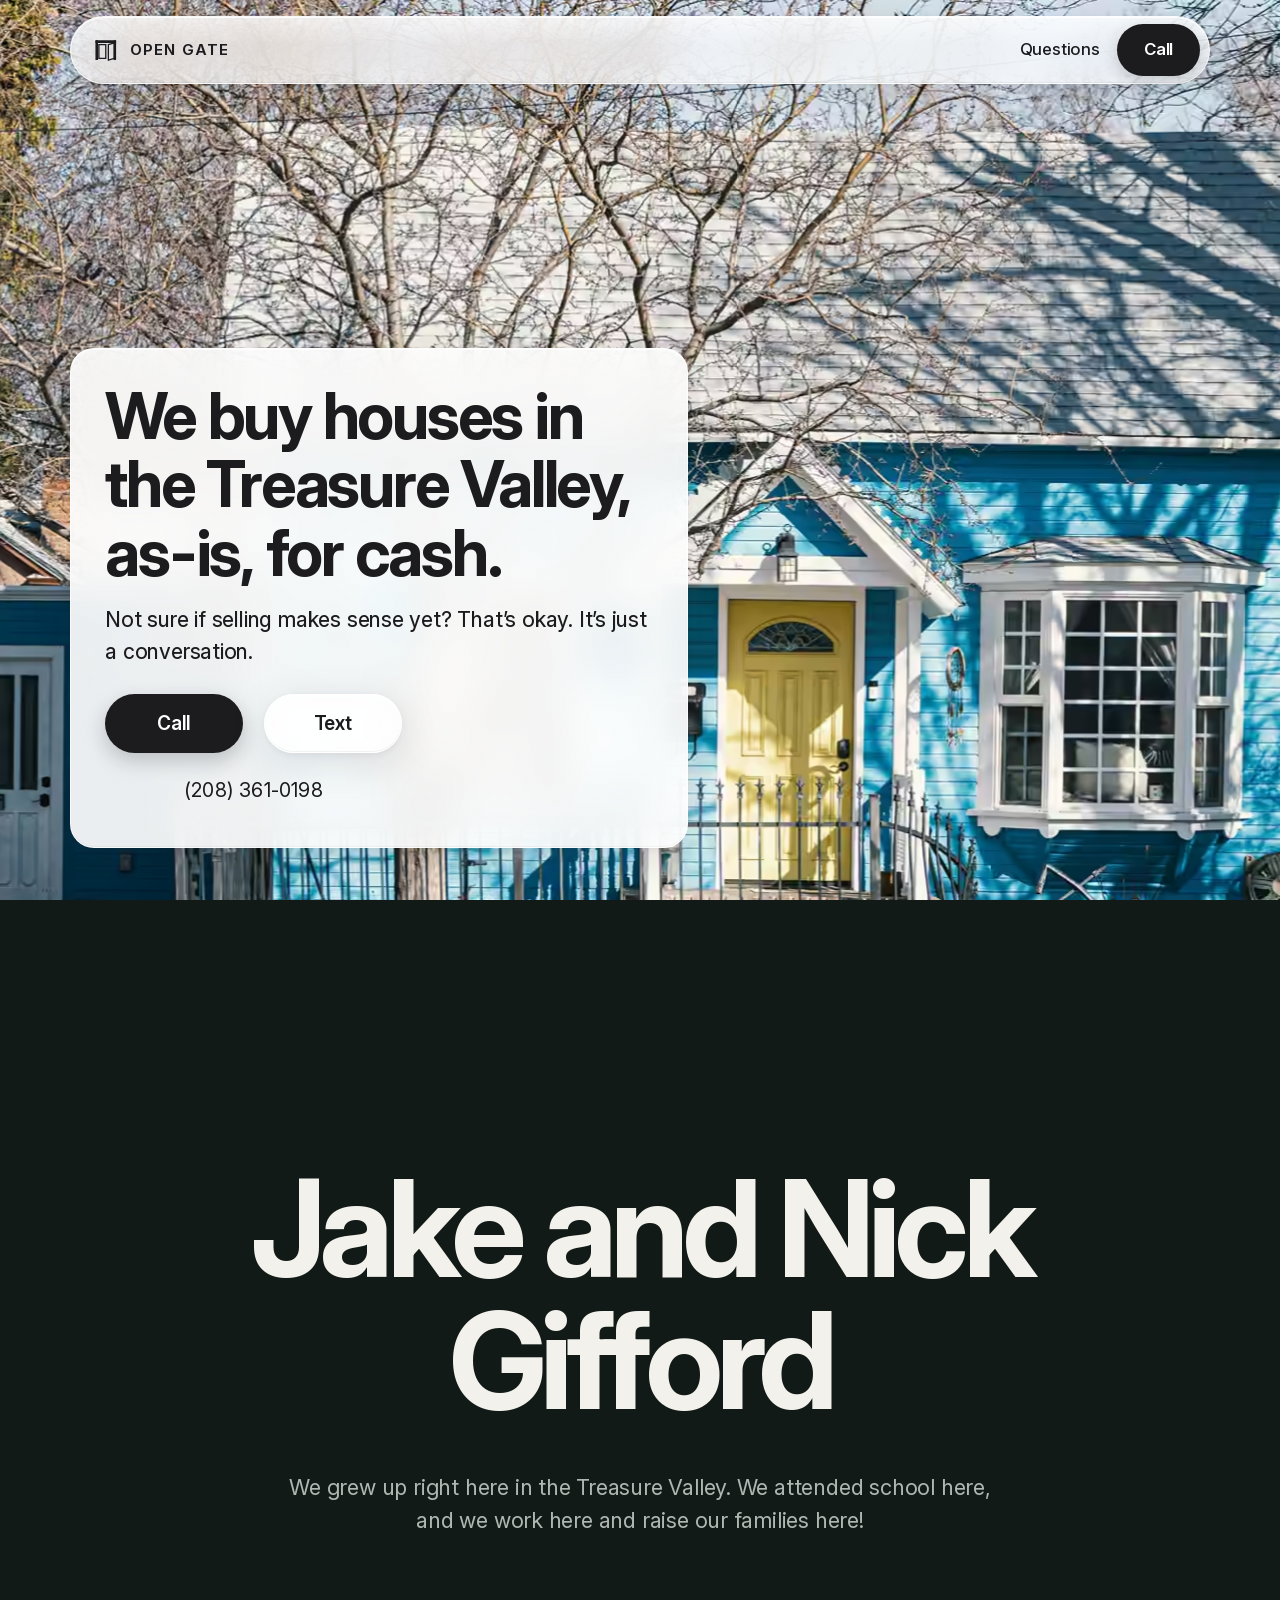
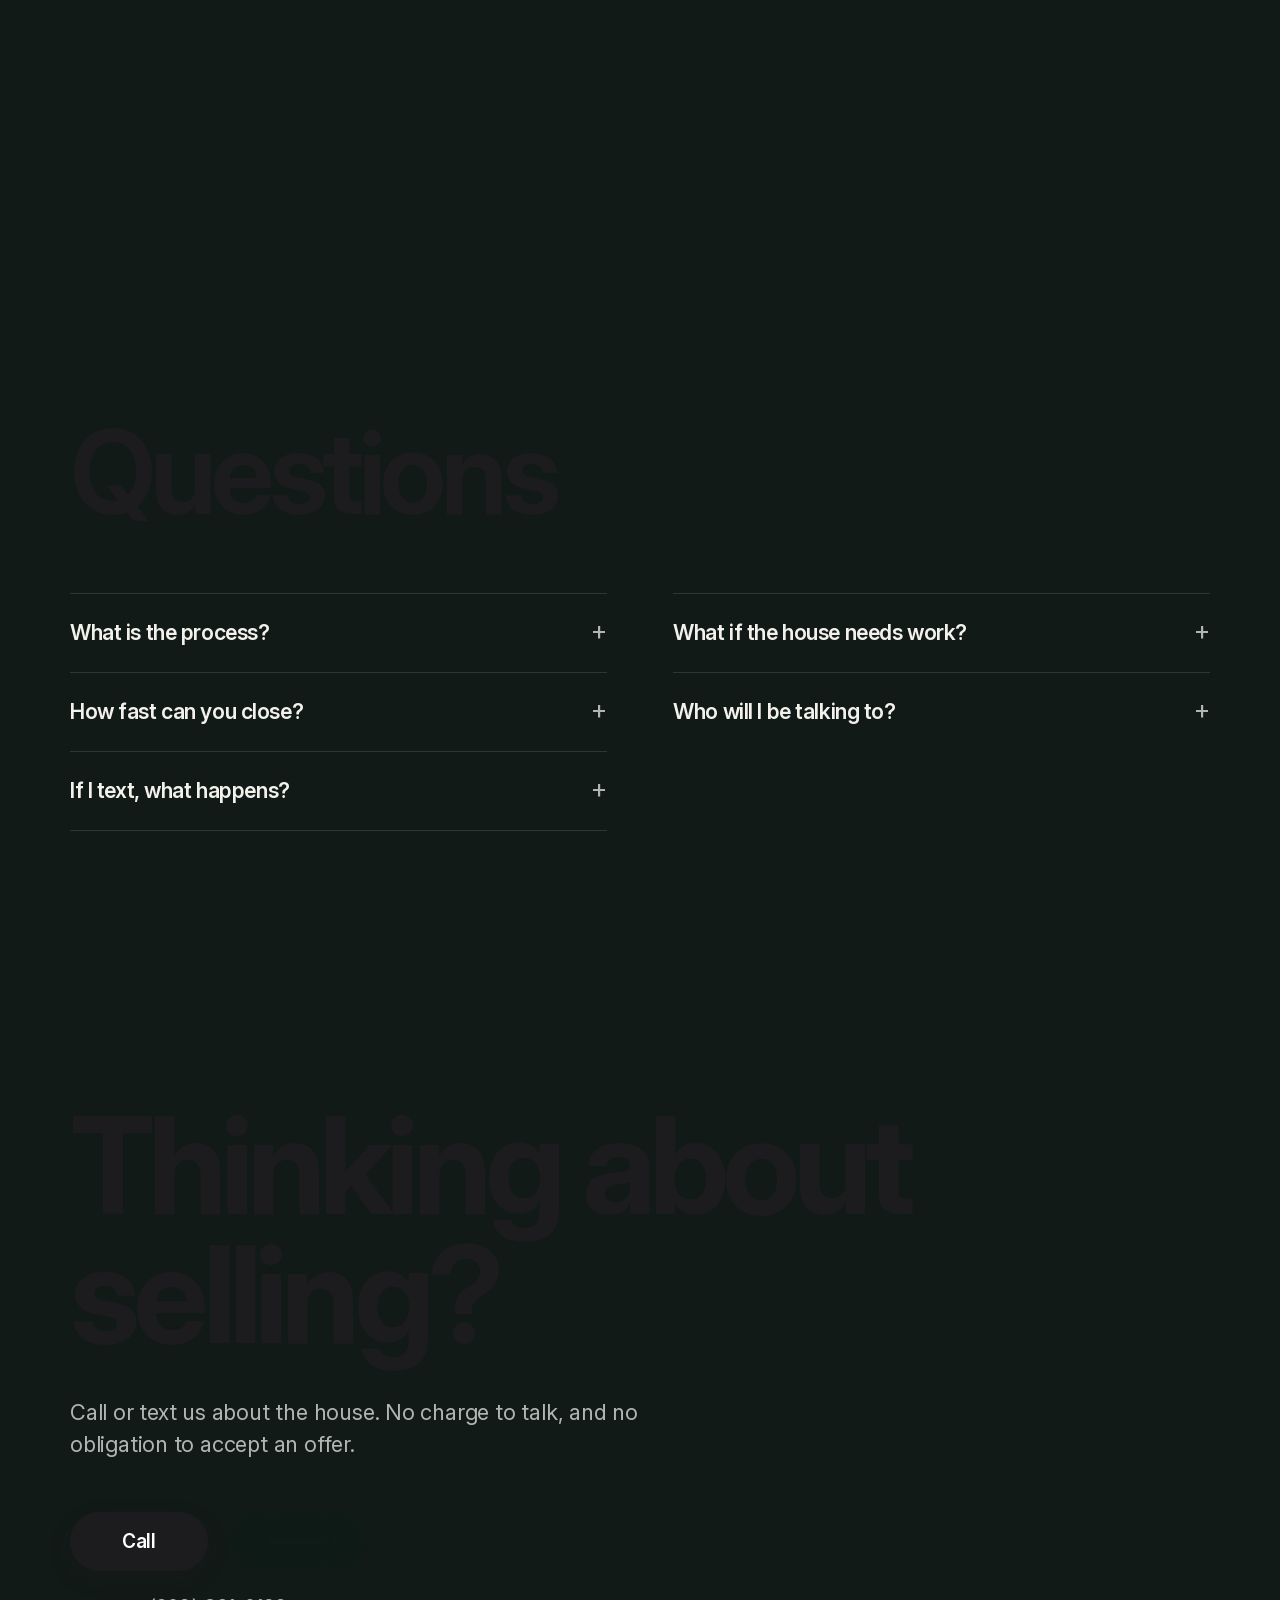
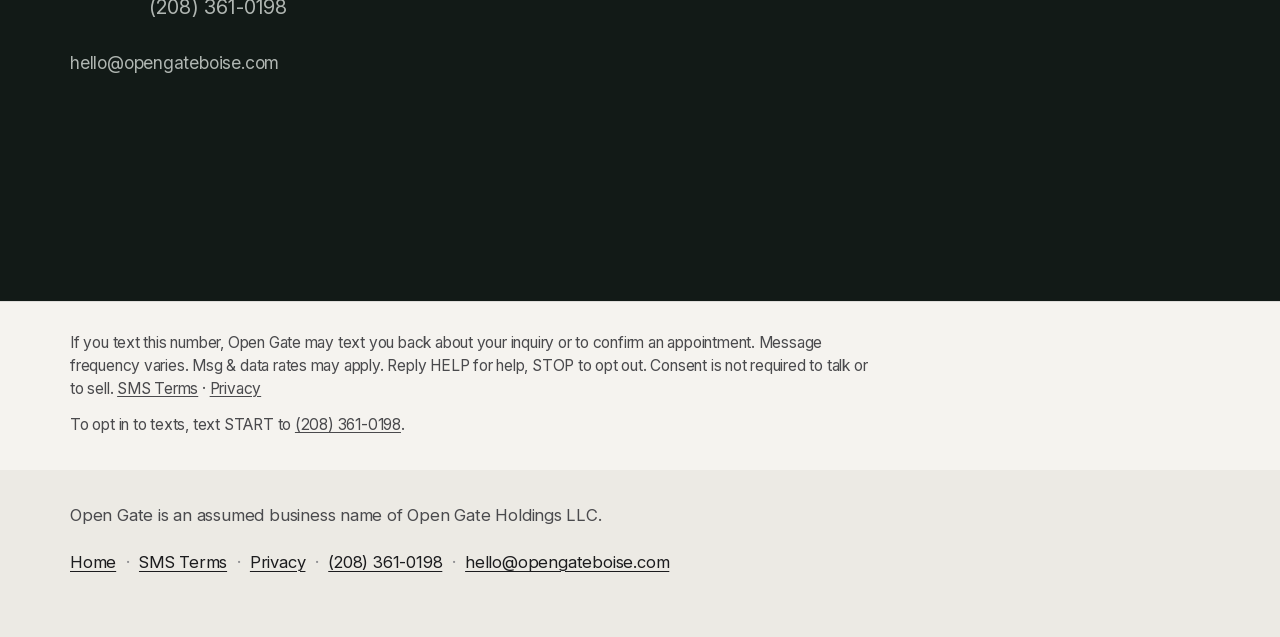
==== commit 52778485: "Picturestone flow: full-screen statements and night-to-morning turn" ====
--- a/index.html
+++ b/index.html
@@ -172,10 +172,37 @@
       document.querySelectorAll(".hero [data-rise]").forEach(function (el, n) {
         el.style.transitionDelay = 380 + n * 120 + "ms";
       });
+      /* night to morning: the page colour turns as "Questions" comes up (colour only, so it runs under reduced motion too) */
+      var root = document.documentElement, turn = document.getElementById("questions");
+      var N = { bg: [18, 26, 23], fg: [242, 241, 236], dim: [176, 182, 178], rule: [44, 54, 50] };
+      var M = { bg: [245, 243, 239], fg: [28, 28, 30], dim: [58, 58, 60], rule: [222, 220, 214] };
+      function mix(a, b, t) { return "rgb(" + a.map(function (v, i) { return Math.round(v + (b[i] - v) * t); }).join(",") + ")"; }
+      function mood() {
+        if (!turn) return;
+        var h = window.innerHeight, y = window.scrollY || window.pageYOffset;
+        var top = turn.getBoundingClientRect().top + y;
+        var t = Math.min(1, Math.max(0, (y + h * 0.7 - top) / (h * 0.6)));
+        var e = t < 0.5 ? 2 * t * t : 1 - Math.pow(-2 * t + 2, 2) / 2;
+        var ink = Math.min(1, Math.max(0, (e - 0.4) / 0.2));
+        root.style.setProperty("--bg", mix(N.bg, M.bg, e));
+        root.style.setProperty("--rule", mix(N.rule, M.rule, e));
+        root.style.setProperty("--fg", mix(N.fg, M.fg, ink));
+        root.style.setProperty("--dim", mix(N.dim, M.dim, ink));
+      }
+      var mt = false;
+      window.addEventListener("scroll", function () {
+        if (!mt) { mt = true; requestAnimationFrame(function () { mt = false; mood(); }); }
+      }, { passive: true });
+      window.addEventListener("resize", mood);
+      mood();
       if (reduce || !("IntersectionObserver" in window)) {
         els.forEach(function (el) { el.classList.add("in"); });
         return;
       }
+      document.addEventListener("focusin", function (e) {
+        var el = e.target.closest("[data-rise],[data-cine]");
+        if (el) el.classList.add("in");
+      });
       var io = new IntersectionObserver(function (es) {
         es.forEach(function (e) {
           if (e.isIntersecting) { e.target.classList.add("in"); io.unobserve(e.target); }
@@ -184,7 +211,7 @@
       els.forEach(function (el) { io.observe(el); });
       /* jumping to #questions or using find-in-page should never leave text faint */
       window.addEventListener("hashchange", function () {
-        var t = document.querySelector(location.hash);
+        var t = document.getElementById(decodeURIComponent(location.hash.slice(1)));
         if (t) t.querySelectorAll("[data-cine],[data-rise]").forEach(function (el) { el.classList.add("in"); });
       });
 
@@ -196,6 +223,10 @@
       var ticking = false;
       function frame() {
         ticking = false;
+        if (window.matchMedia("(prefers-reduced-motion: reduce)").matches) {
+          panel.style.transform = ""; panel.style.opacity = ""; media.style.transform = "";
+          return;
+        }
         var h = hero.offsetHeight || window.innerHeight;
         var y = window.scrollY || window.pageYOffset;
         if (y > h) return;
--- a/style.css
+++ b/style.css
@@ -748,3 +748,112 @@
 @media print {
   .js [data-cine] .w, .js [data-rise] { opacity: 1 !important; filter: none !important; transform: none !important; }
 }
+
+/* ===== Flow (after picturestone.co): one statement per screen, very large type, deep whitespace,
+   and a scroll-linked turn from night (pine-black) to morning (paper) between "Jake and Nick Gifford"
+   and "Questions". Static colours below are the no-JS / fallback look; with JS the body colour is
+   driven by --bg/--fg and the sections go transparent so the turn is one continuous wash. ===== */
+:root {
+  --night: #121a17;
+  --night-fg: #f2f1ec;
+  --night-dim: rgba(242, 241, 236, 0.66);
+  --screen-pad: clamp(110px, 24vh, 260px);
+}
+body { background: var(--night); }
+.about, .faq, .cta { position: relative; }
+.about {
+  min-height: 100svh;
+  display: flex;
+  align-items: center;
+  padding: var(--screen-pad) 0;
+  background: var(--night);
+  color: var(--night-fg);
+}
+.about .wrap { width: min(var(--max), calc(100% - 2.25rem)); }
+.about-copy { max-width: none; }
+.about-line {
+  font-size: clamp(2.7rem, 10.5vw, 10.5rem);
+  font-weight: 750;
+  line-height: 0.98;
+  letter-spacing: -0.05em;
+  max-width: none;
+  color: inherit;
+}
+.about-text {
+  margin-top: clamp(1.4rem, 3.5vw, 3rem);
+  font-size: clamp(1.15rem, 1.7vw, 1.6rem);
+  line-height: 1.5;
+  max-width: 34rem;
+  color: var(--night-dim);
+}
+@media (min-width: 820px) {
+  .about-grid:not(:has(.about-photo)) .about-copy { max-width: none; text-align: center; }
+  .about-grid:not(:has(.about-photo)) .about-text { max-width: 38rem; }
+}
+
+.faq {
+  padding: var(--screen-pad) 0 clamp(70px, 12vh, 140px);
+  background: var(--paper);
+}
+.faq > .wrap > h2 {
+  font-size: clamp(2.7rem, 9vw, 9rem);
+  font-weight: 650;
+  line-height: 0.98;
+  letter-spacing: -0.05em;
+  margin: 0 0 clamp(1.8rem, 5vw, 4rem);
+}
+details.q { padding: clamp(1rem, 1.8vw, 1.5rem) 0; }
+details.q summary { font-size: clamp(1.12rem, 1.55vw, 1.4rem); font-weight: 600; letter-spacing: -0.02em; }
+details.q p { font-size: clamp(1rem, 1.15vw, 1.1rem); }
+
+.cta {
+  min-height: 100svh;
+  display: flex;
+  align-items: center;
+  padding: clamp(90px, 18vh, 200px) 0 var(--screen-pad);
+  background: var(--paper);
+}
+.cta-grid { display: block !important; }
+.cta h2 {
+  font-size: clamp(2.9rem, 10.5vw, 10.5rem);
+  font-weight: 750;
+  line-height: 0.96;
+  letter-spacing: -0.05em;
+  margin: 0 0 clamp(1.2rem, 3vw, 2.4rem);
+}
+.cta .cta-lede {
+  font-size: clamp(1.15rem, 1.7vw, 1.6rem);
+  line-height: 1.45;
+  max-width: 34rem !important;
+  margin: 0 0 clamp(1.8rem, 4vw, 3.2rem) !important;
+}
+.cta-actions { display: flex; flex-direction: column; align-items: flex-start; gap: 0.6rem; }
+
+/* With JS: one continuous wash driven by scroll (see mood() in index.html) */
+.js body { background: var(--bg, var(--night)); }
+.js .about, .js .faq, .js .cta { background: transparent; color: var(--fg, var(--ink)); }
+.js .about { color: var(--fg, var(--night-fg)); }
+.js .about-text, .js .cta .cta-lede, .js details.q p { color: var(--dim, var(--muted)); }
+.js details.q, .js details.q:last-child { border-color: var(--rule, var(--line)); }
+.js details.q summary { color: var(--fg, var(--ink)); }
+.js details.q summary::after { color: var(--dim, var(--quiet)); }
+.js .cta .action-phone, .js .action-email { color: var(--dim, var(--muted)); }
+.js .faq a { color: var(--fg, var(--ink)); }
+
+/* Big headings focus in a little slower, like picturestone's calm half */
+@media (prefers-reduced-motion: no-preference) {
+  .js .about [data-cine] .w, .js .faq [data-cine] .w, .js .cta [data-cine] .w {
+    transition-duration: 1.4s, 1.7s, 1.8s;
+  }
+}
+@media (max-width: 819px) {
+  :root { --screen-pad: clamp(96px, 20vh, 180px); }
+  .about { min-height: 88svh; }
+  .cta { min-height: 92svh; }
+}
+
+#questions { scroll-margin-top: calc(0.5rem - var(--screen-pad)); }
+
+@media (prefers-reduced-motion: reduce) {
+  .hero-panel, .hero-media { transform: none !important; opacity: 1 !important; }
+}
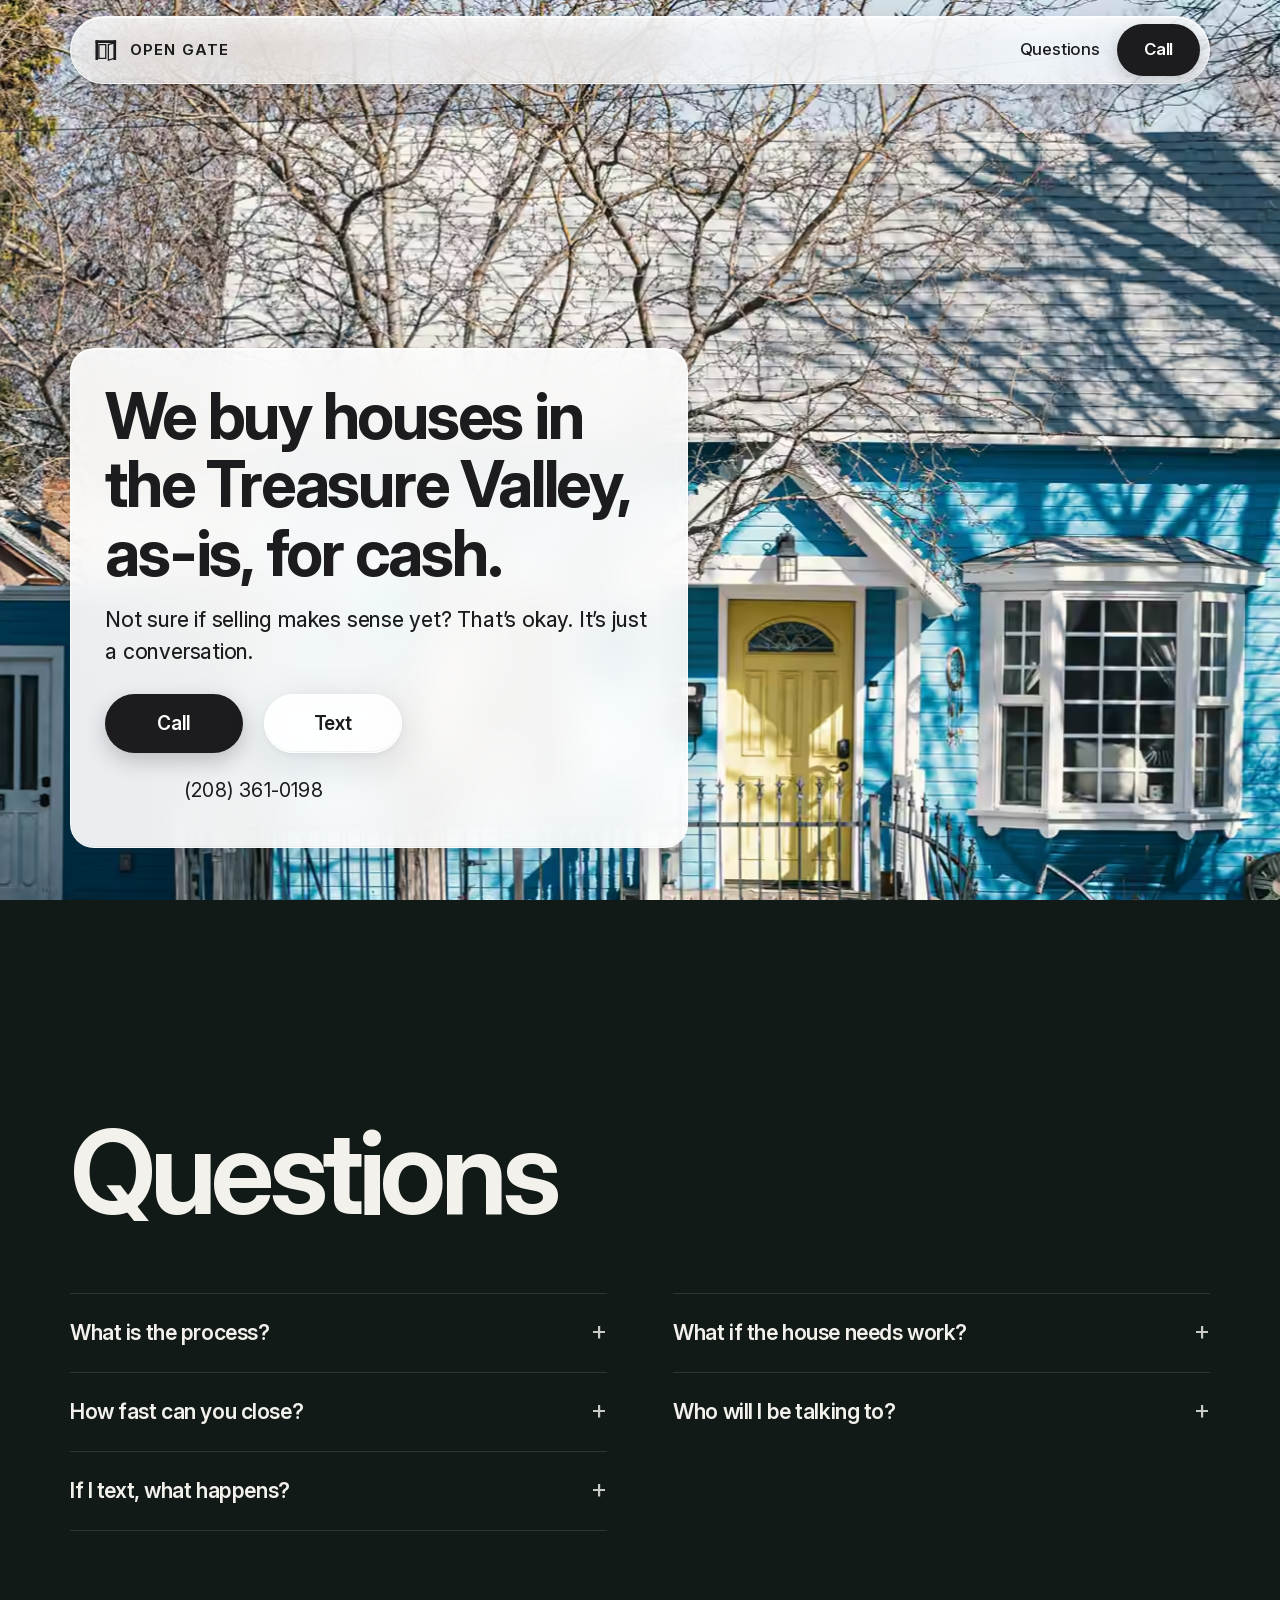
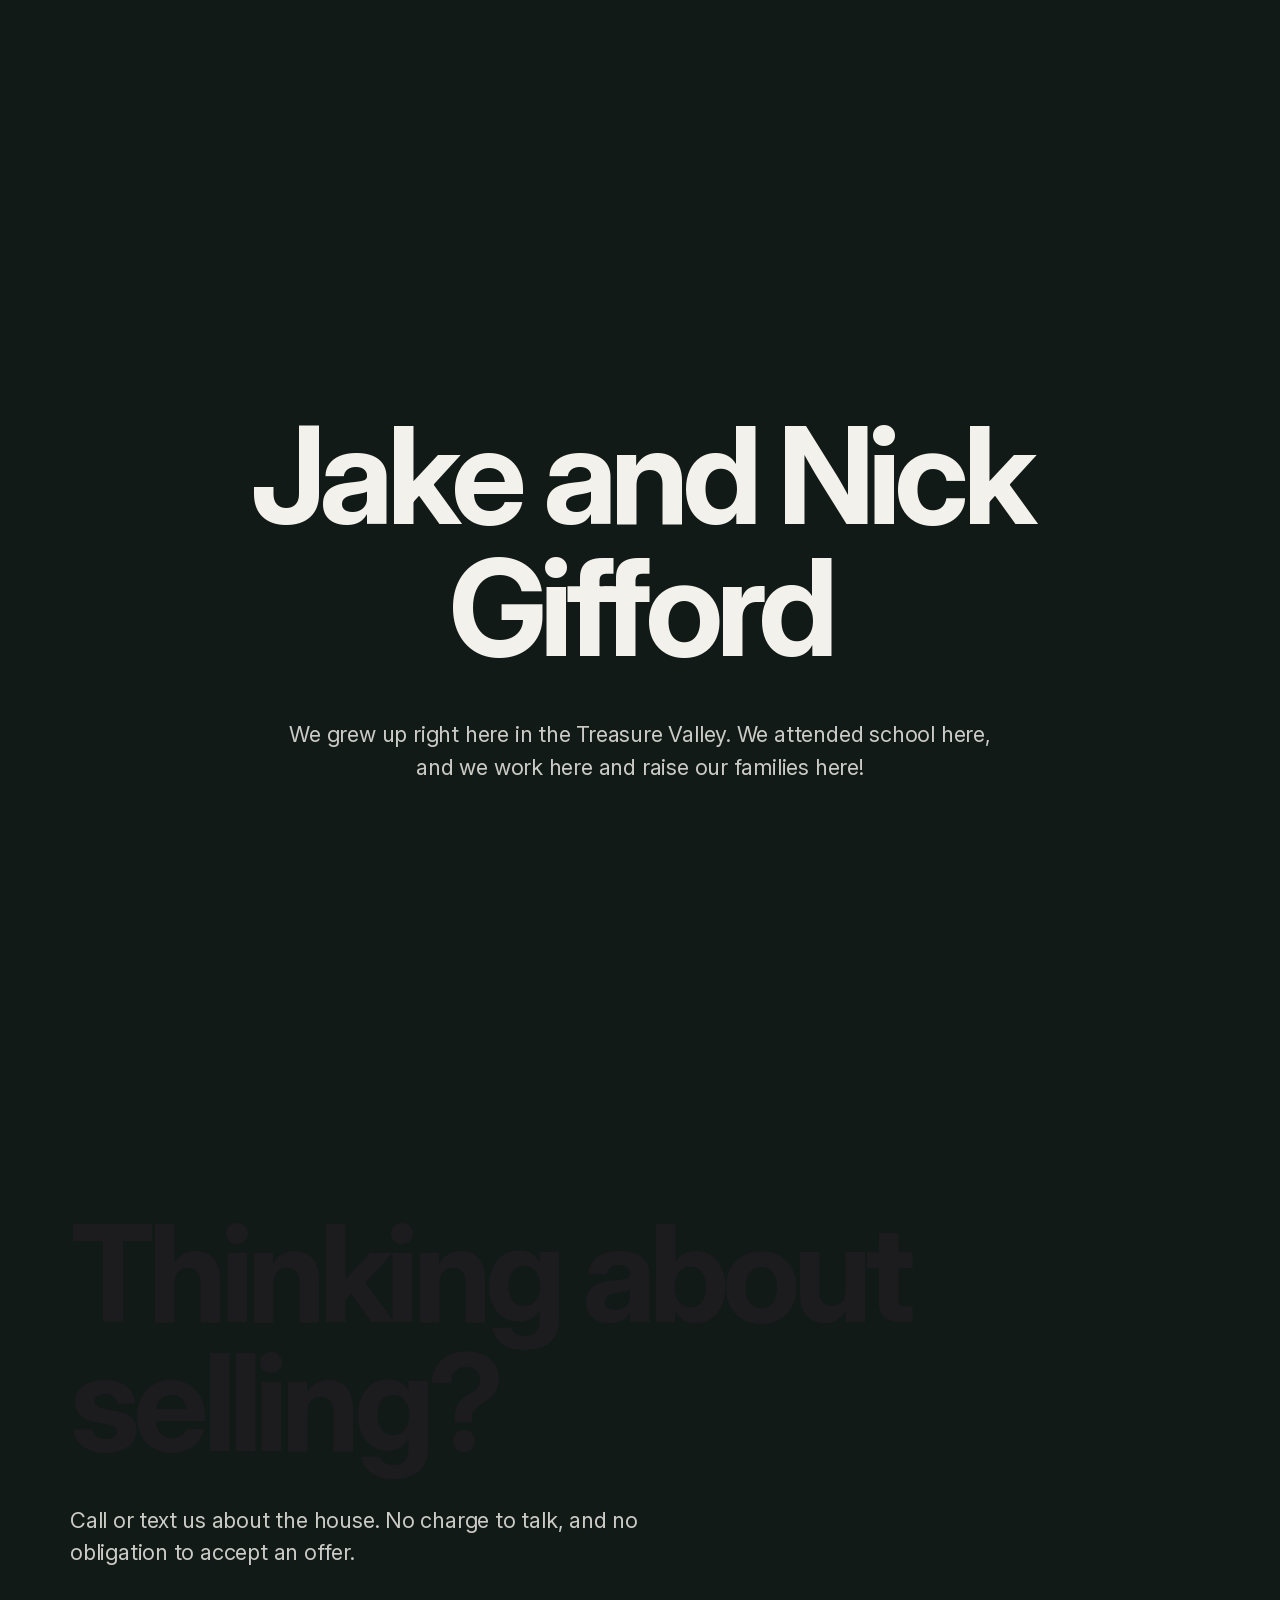
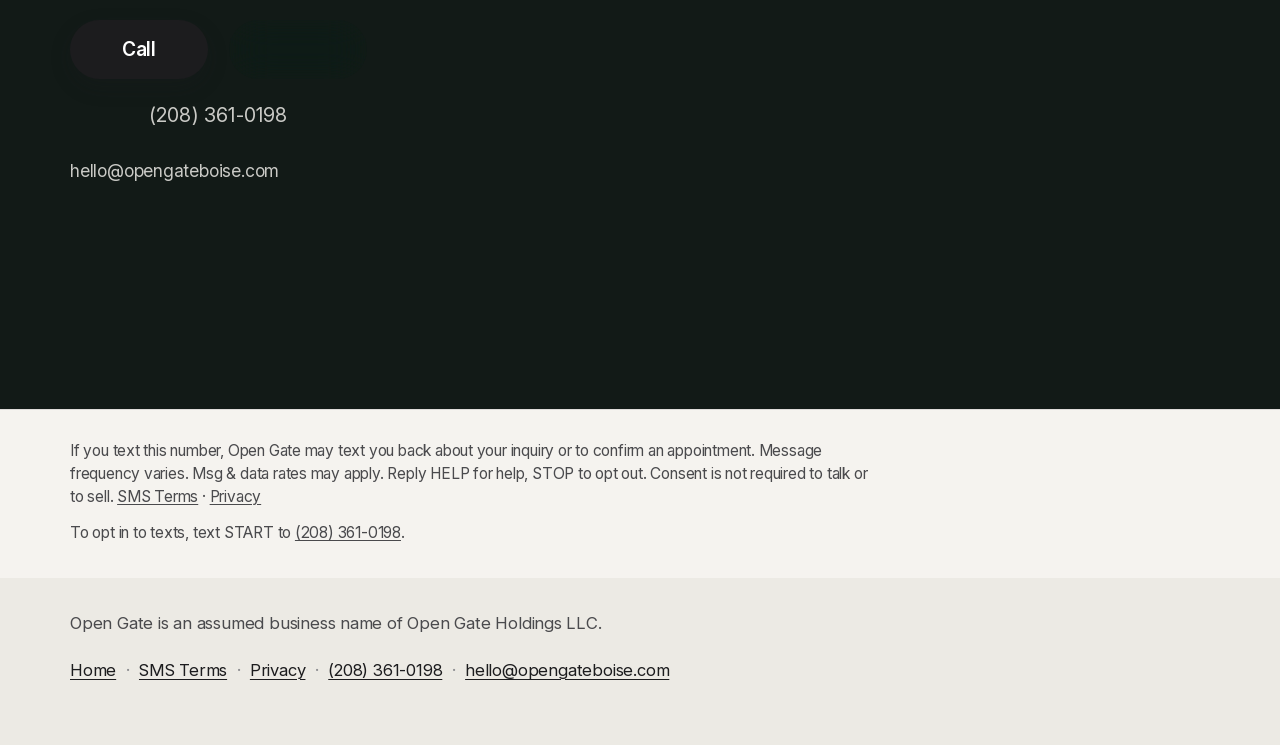
==== commit b2425c36: "Questions before Jake and Nick; turn to light at Jake and Nick" ====
--- a/index.html
+++ b/index.html
@@ -69,6 +69,34 @@
       </div>
     </section>
 
+    <section id="questions" class="faq" aria-label="Questions">
+      <div class="wrap">
+        <h2 data-cine><span class="w">Questions</span></h2>
+        <div class="faq-list">
+          <details class="q" data-rise>
+            <summary>What is the process?</summary>
+            <p>We will reach out to you and spend time understanding your specific situation. There is no charge or obligation. Our hope is to be able to help you solve your situation with a cash offer on your home.</p>
+          </details>
+          <details class="q" data-rise>
+            <summary>What if the house needs work?</summary>
+            <p>We buy houses as-is, including estate homes and houses that need work. Any offer we make will explain any inspection or other conditions.</p>
+          </details>
+          <details class="q" data-rise>
+            <summary>How fast can you close?</summary>
+            <p>Because it’s an all-cash offer, we can close quickly. We are able to bypass the time it takes to list your home and wait for a buyer to get approved with their lender.</p>
+          </details>
+          <details class="q" data-rise>
+            <summary>Who will I be talking to?</summary>
+            <p>Nick and Jake Gifford. We grew up here.</p>
+          </details>
+          <details class="q" data-rise>
+            <summary>If I text, what happens?</summary>
+            <p>If you text this number, Open Gate may text you back about your inquiry or to confirm an appointment. Message frequency varies. Msg &amp; data rates may apply. Reply HELP for help, STOP to opt out. Consent is not required to talk or to sell. Full terms are on the <a href="sms-terms.html">SMS Terms</a> page.</p>
+          </details>
+        </div>
+      </div>
+    </section>
+
     <section class="about" aria-label="Who you’re talking to">
       <div class="wrap about-grid">
         <!-- Photo slot: add images/nick-jake.jpg (4:5, 1200×1500 or larger) later:
@@ -77,34 +105,6 @@
         <div class="about-copy">
         <h2 class="about-line" data-cine><span class="w">Jake</span> <span class="w">and</span> <span class="w">Nick</span> <span class="w">Gifford</span></h2>
         <p class="about-text" data-rise>We grew up right here in the Treasure Valley. We attended school here, and we work here and raise our families here!</p>
-        </div>
-      </div>
-    </section>
-
-    <section id="questions" class="faq" aria-label="Questions">
-      <div class="wrap">
-        <h2 data-cine><span class="w">Questions</span></h2>
-        <div class="faq-list">
-          <details class="q" data-rise>
-            <summary>What is the process?</summary>
-            <p>We will reach out to you and spend time understanding your specific situation. There is no charge or obligation. Our hope is to be able to help you solve your situation with a cash offer on your home.</p>
-          </details>
-          <details class="q" data-rise>
-            <summary>What if the house needs work?</summary>
-            <p>We buy houses as-is, including estate homes and houses that need work. Any offer we make will explain any inspection or other conditions.</p>
-          </details>
-          <details class="q" data-rise>
-            <summary>How fast can you close?</summary>
-            <p>Because it’s an all-cash offer, we can close quickly. We are able to bypass the time it takes to list your home and wait for a buyer to get approved with their lender.</p>
-          </details>
-          <details class="q" data-rise>
-            <summary>Who will I be talking to?</summary>
-            <p>Nick and Jake Gifford. We grew up here.</p>
-          </details>
-          <details class="q" data-rise>
-            <summary>If I text, what happens?</summary>
-            <p>If you text this number, Open Gate may text you back about your inquiry or to confirm an appointment. Message frequency varies. Msg &amp; data rates may apply. Reply HELP for help, STOP to opt out. Consent is not required to talk or to sell. Full terms are on the <a href="sms-terms.html">SMS Terms</a> page.</p>
-          </details>
         </div>
       </div>
     </section>
@@ -172,8 +172,8 @@
       document.querySelectorAll(".hero [data-rise]").forEach(function (el, n) {
         el.style.transitionDelay = 380 + n * 120 + "ms";
       });
-      /* night to morning: the page colour turns as "Questions" comes up (colour only, so it runs under reduced motion too) */
-      var root = document.documentElement, turn = document.getElementById("questions");
+      /* night to morning: the page colour turns as "Jake and Nick Gifford" comes up (colour only, so it runs under reduced motion too) */
+      var root = document.documentElement, turn = document.querySelector(".about");
       var N = { bg: [18, 26, 23], fg: [242, 241, 236], dim: [176, 182, 178], rule: [44, 54, 50] };
       var M = { bg: [245, 243, 239], fg: [28, 28, 30], dim: [58, 58, 60], rule: [222, 220, 214] };
       function mix(a, b, t) { return "rgb(" + a.map(function (v, i) { return Math.round(v + (b[i] - v) * t); }).join(",") + ")"; }
@@ -181,13 +181,15 @@
         if (!turn) return;
         var h = window.innerHeight, y = window.scrollY || window.pageYOffset;
         var top = turn.getBoundingClientRect().top + y;
-        var t = Math.min(1, Math.max(0, (y + h * 0.7 - top) / (h * 0.6)));
+        var t = Math.min(1, Math.max(0, (y + h * 0.75 - top) / (h * 0.5)));
         var e = t < 0.5 ? 2 * t * t : 1 - Math.pow(-2 * t + 2, 2) / 2;
-        var ink = Math.min(1, Math.max(0, (e - 0.4) / 0.2));
-        root.style.setProperty("--bg", mix(N.bg, M.bg, e));
+        /* ink flips in one step at the grey where light and dark text read equally well (~3.9:1),
+           so text is never lost in the wash; secondary text is the ink eased 18% toward the ground */
+        var bg = mix(N.bg, M.bg, e), fg = e > 0.45 ? M.fg : N.fg, g = N.bg.map(function (v, i) { return v + (M.bg[i] - v) * e; });
+        root.style.setProperty("--bg", bg);
         root.style.setProperty("--rule", mix(N.rule, M.rule, e));
-        root.style.setProperty("--fg", mix(N.fg, M.fg, ink));
-        root.style.setProperty("--dim", mix(N.dim, M.dim, ink));
+        root.style.setProperty("--fg", mix(fg, fg, 0));
+        root.style.setProperty("--dim", mix(fg, g, 0.18));
       }
       var mt = false;
       window.addEventListener("scroll", function () {
--- a/style.css
+++ b/style.css
@@ -857,3 +857,25 @@
 @media (prefers-reduced-motion: reduce) {
   .hero-panel, .hero-media { transform: none !important; opacity: 1 !important; }
 }
+
+/* Order: hero, Questions (night), Jake and Nick Gifford (the turn to morning), CTA (morning).
+   Static colours = no-JS look; with JS the wash below overrides them. */
+.faq {
+  background: var(--night);
+  color: var(--night-fg);
+  padding: var(--screen-pad) 0;
+}
+.faq > .wrap > h2, .faq details.q summary, .faq a { color: var(--night-fg); }
+.faq details.q, .faq details.q:last-child { border-color: rgba(242, 241, 236, 0.16); }
+.faq details.q p, .faq details.q summary::after { color: var(--night-dim); }
+.about {
+  background: var(--paper);
+  color: var(--ink);
+}
+.about-text { color: var(--muted); }
+.js .faq > .wrap > h2, .js .faq details.q summary, .js .faq a { color: var(--fg, var(--night-fg)); }
+.js .faq details.q, .js .faq details.q:last-child { border-color: var(--rule, rgba(242, 241, 236, 0.16)); }
+.js .faq details.q p, .js .faq details.q summary::after { color: var(--dim, var(--night-dim)); }
+.js .faq, .js .about { background: transparent; }
+.js .about { color: var(--fg, var(--ink)); }
+.js .about-text { color: var(--dim, var(--muted)); }
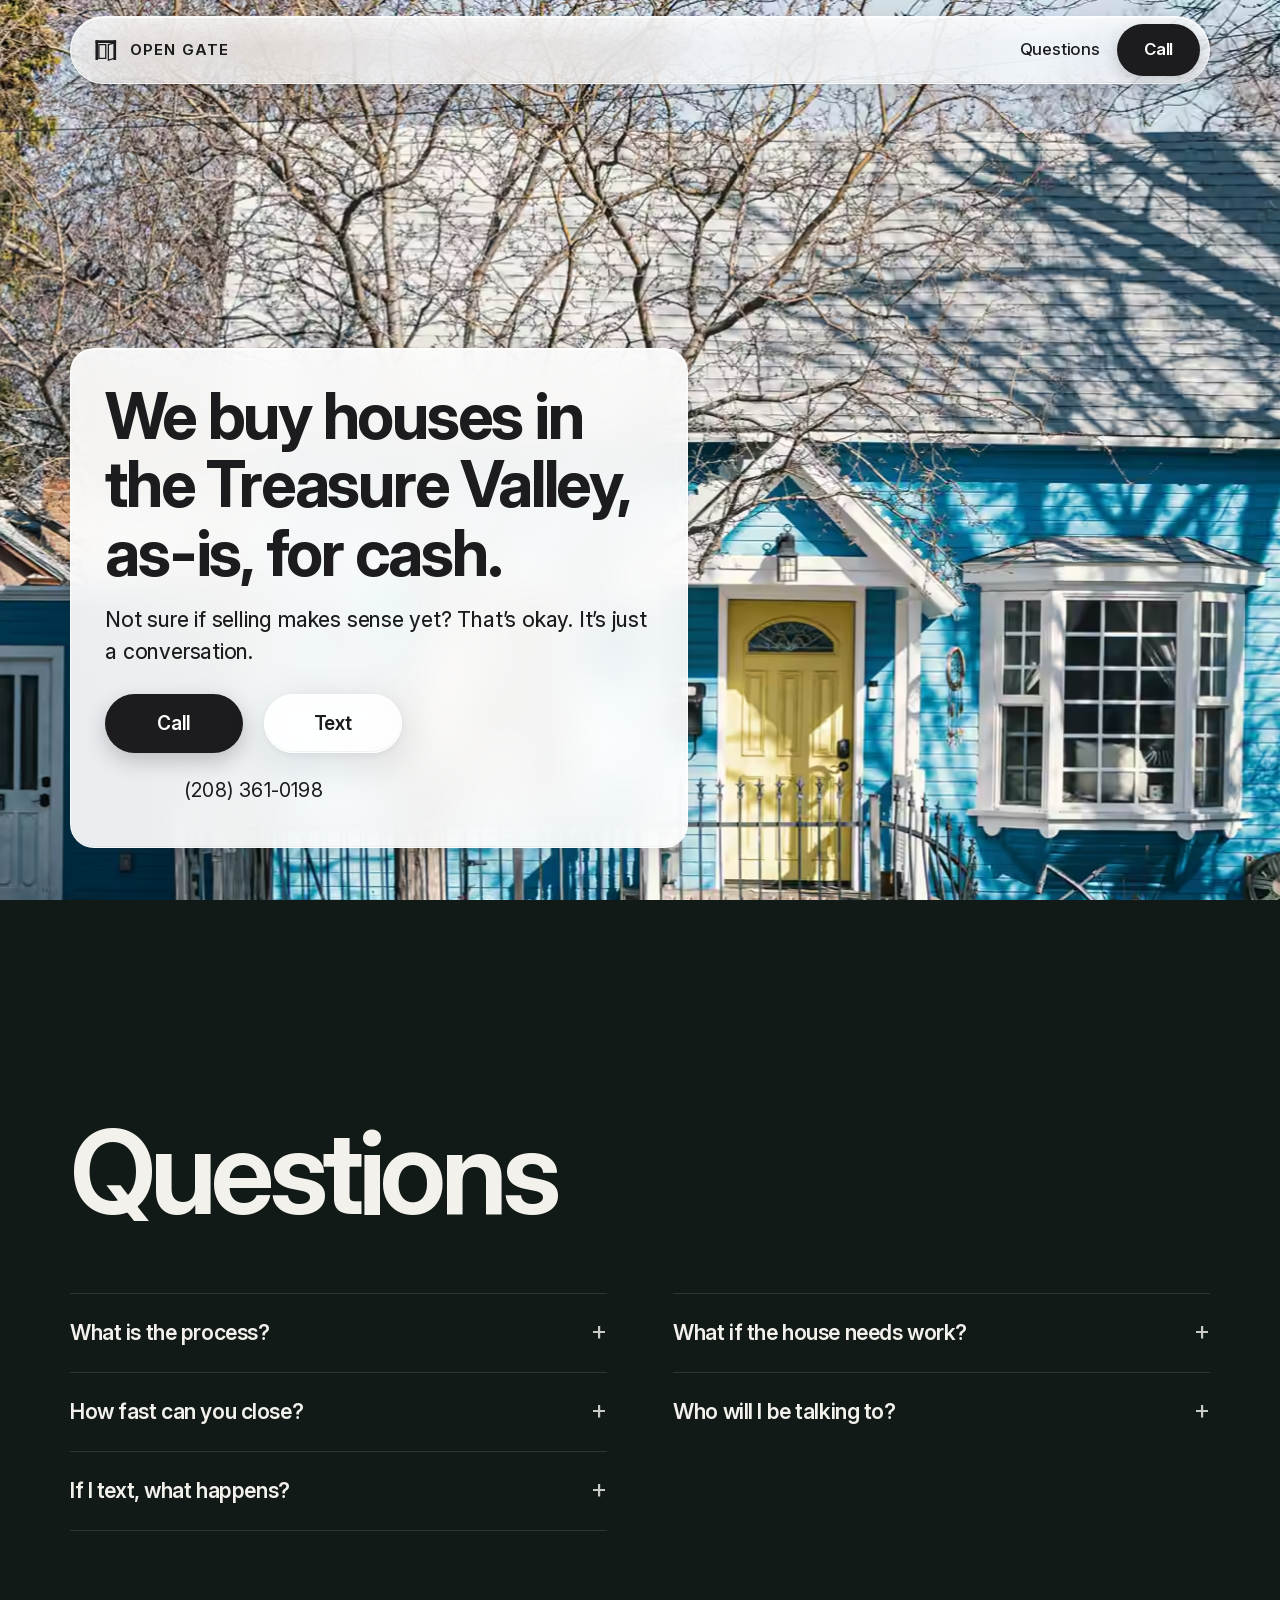
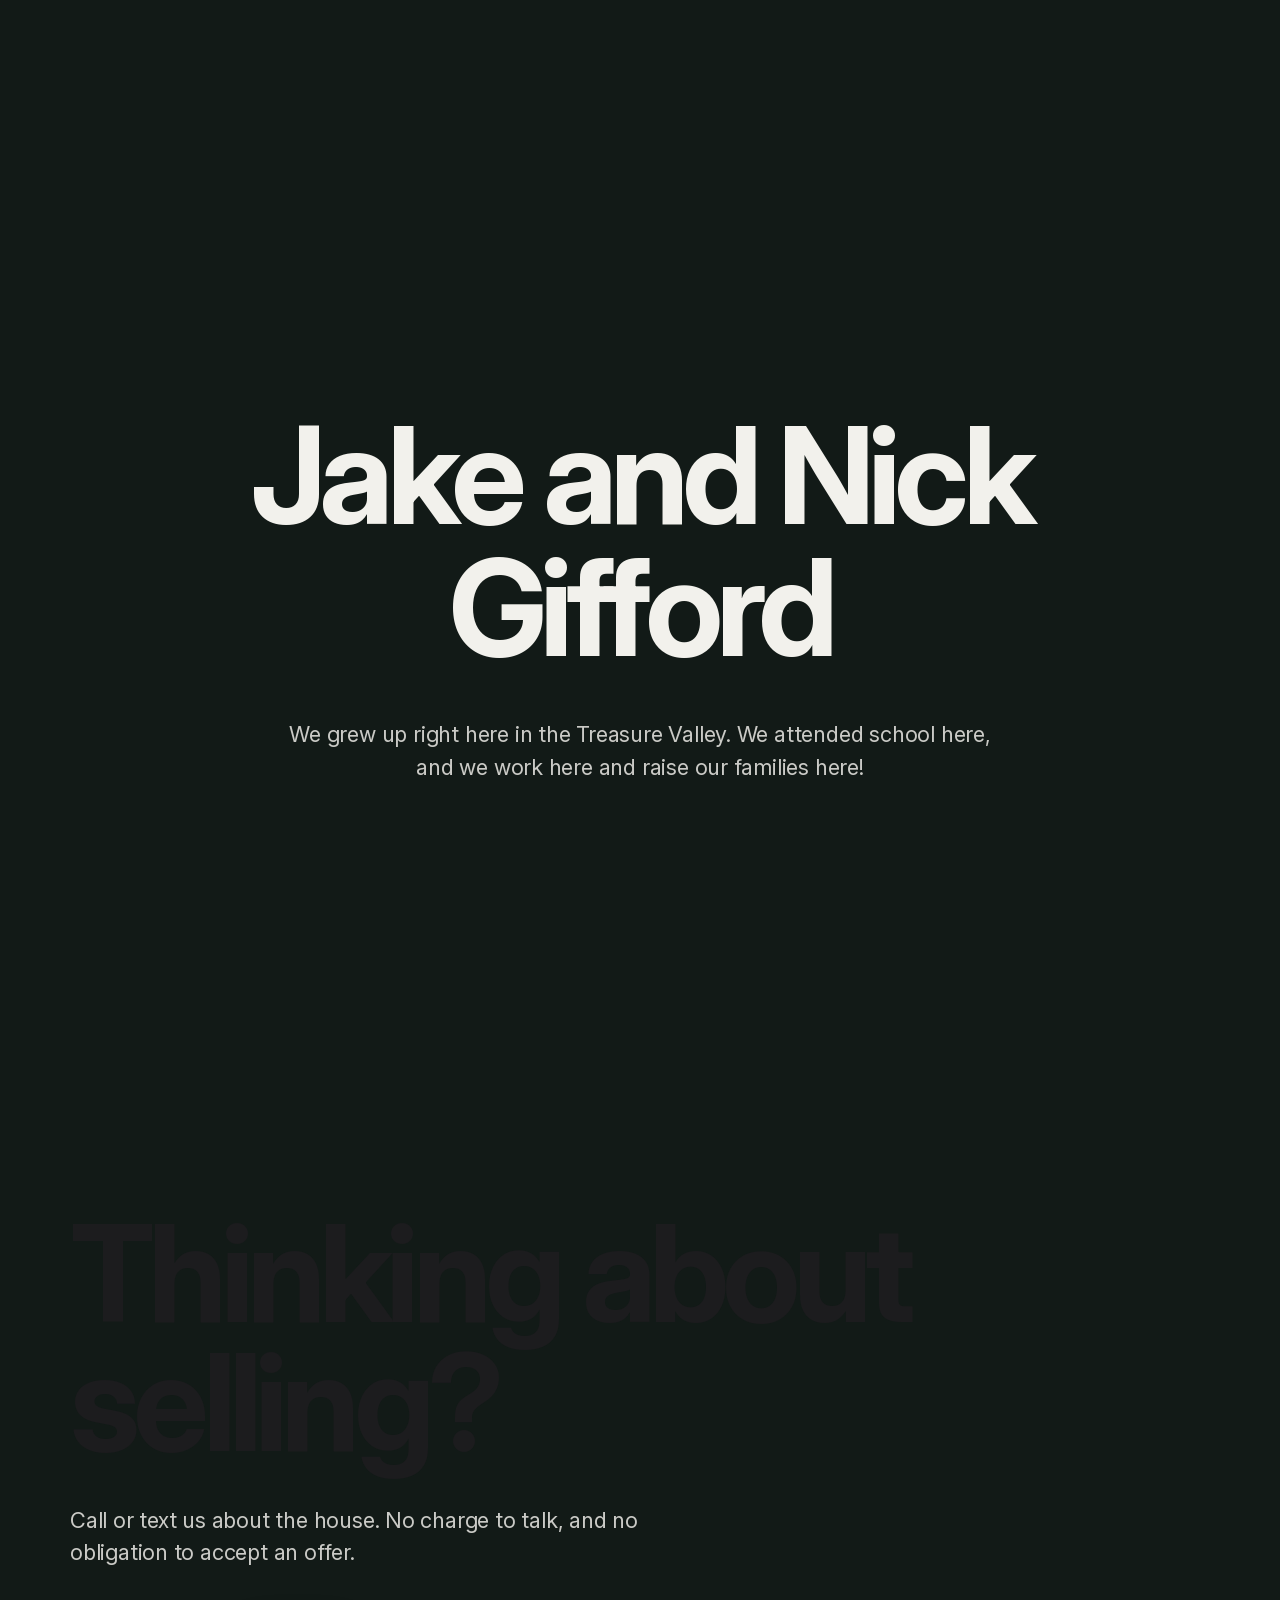
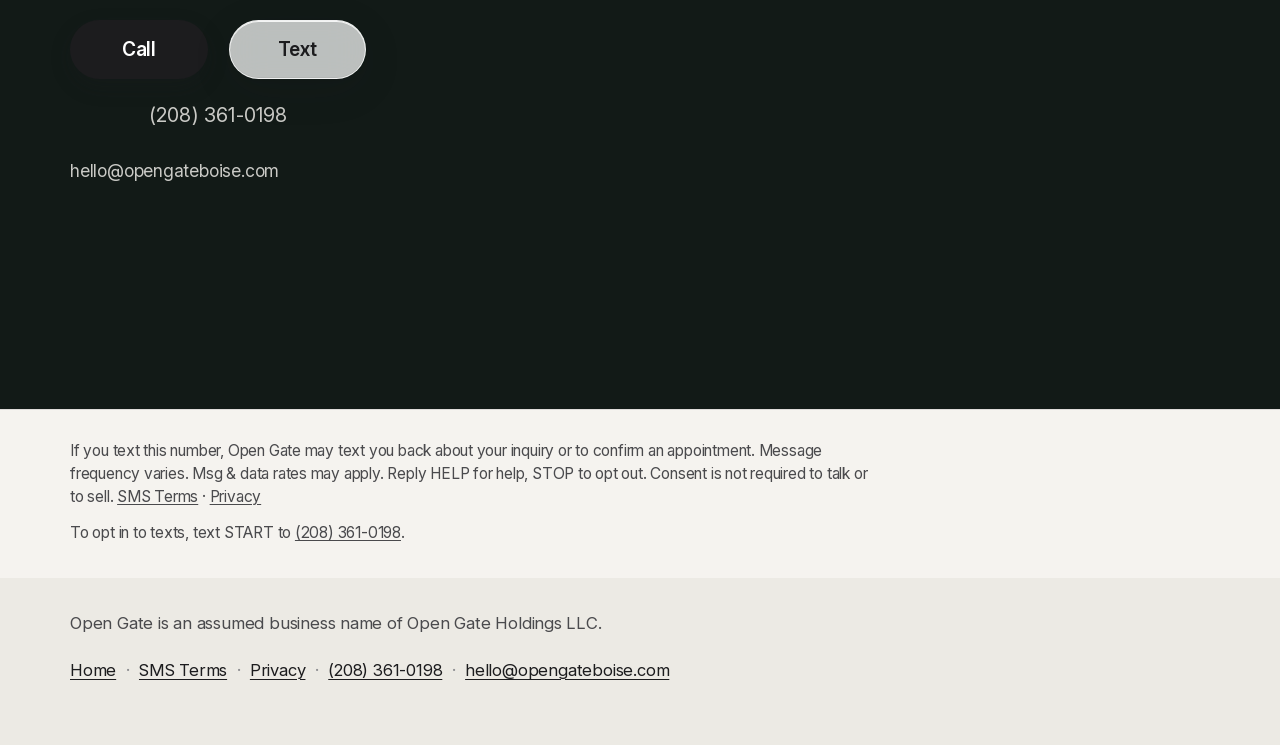
==== commit af9ea8f4: "Fix legal-page contrast, add robots and sitemap" ====
--- a/index.html
+++ b/index.html
@@ -19,7 +19,7 @@
   <link rel="preload" href="images/house-mobile.avif" as="image" type="image/avif" media="(max-width: 819px)">
   <link rel="preload" href="images/house.avif" as="image" type="image/avif" media="(min-width: 820px)">
 </head>
-<body>
+<body class="home">
   <!-- Nothing on this page may claim the bot is Nick or is human. -->
   <a class="skip" href="#content">Skip to content</a>
   <header class="site-header">
@@ -244,5 +244,6 @@
       frame();
     })();
   </script>
+  <script data-goatcounter="https://opengateboise.goatcounter.com/count" async src="//gc.zgo.at/count.js"></script>
 </body>
 </html>
--- a/style.css
+++ b/style.css
@@ -759,7 +759,7 @@
   --night-dim: rgba(242, 241, 236, 0.66);
   --screen-pad: clamp(110px, 24vh, 260px);
 }
-body { background: var(--night); }
+body.home { background: var(--night); }
 .about, .faq, .cta { position: relative; }
 .about {
   min-height: 100svh;
@@ -830,7 +830,7 @@
 .cta-actions { display: flex; flex-direction: column; align-items: flex-start; gap: 0.6rem; }
 
 /* With JS: one continuous wash driven by scroll (see mood() in index.html) */
-.js body { background: var(--bg, var(--night)); }
+.js body.home { background: var(--bg, var(--night)); }
 .js .about, .js .faq, .js .cta { background: transparent; color: var(--fg, var(--ink)); }
 .js .about { color: var(--fg, var(--night-fg)); }
 .js .about-text, .js .cta .cta-lede, .js details.q p { color: var(--dim, var(--muted)); }
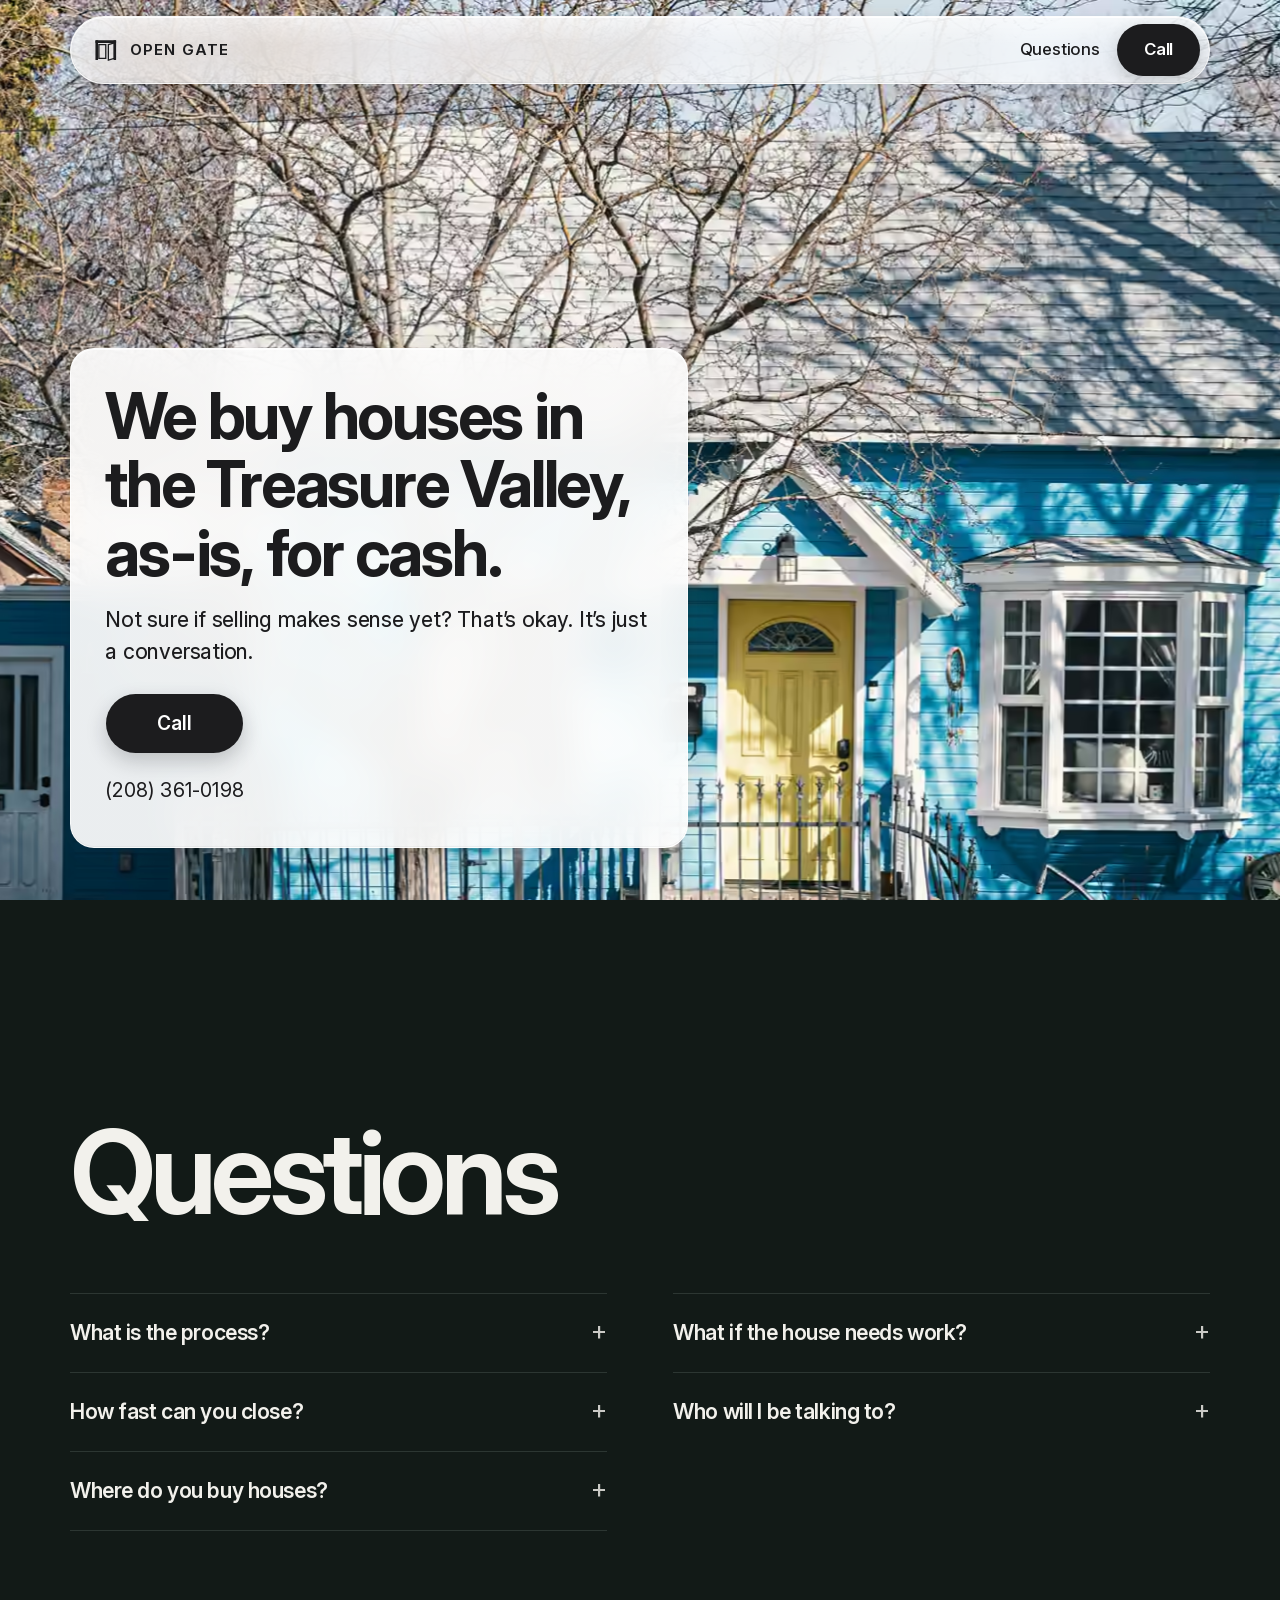
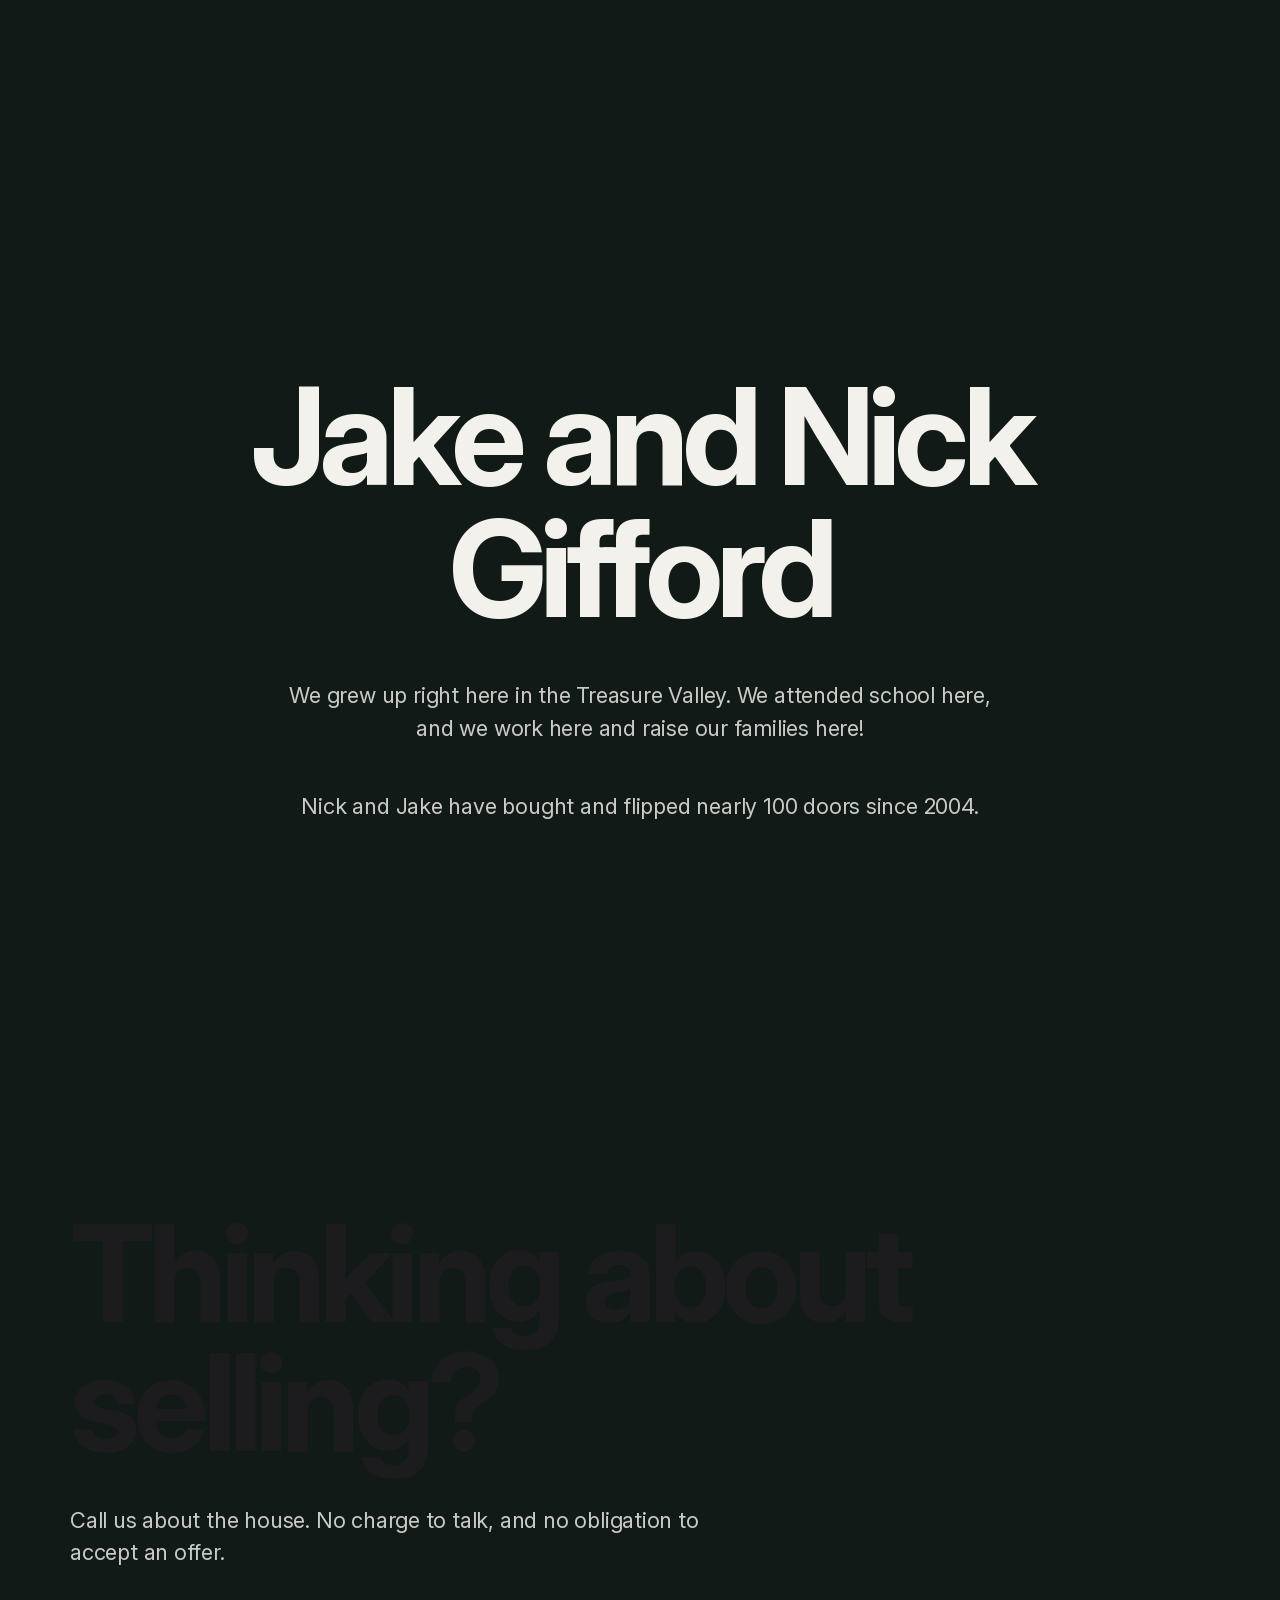
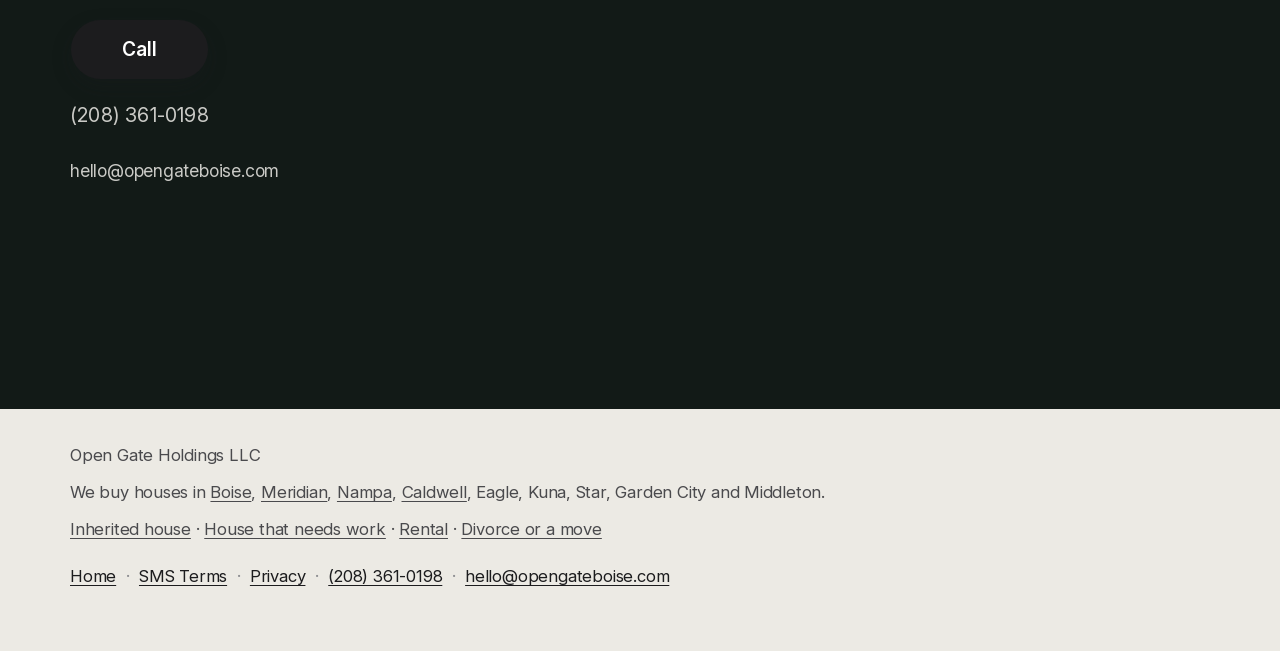
==== commit d996a0d2: "Improve free search and AI visibility. Add LocalBusiness schema, llms.txt, city and situation pages," ====
--- a/index.html
+++ b/index.html
@@ -3,21 +3,134 @@
 <head>
   <meta charset="utf-8">
   <meta name="viewport" content="width=device-width, initial-scale=1">
-  <title>Open Gate | We buy houses in the Treasure Valley</title>
-  <meta name="description" content="We buy houses in the Treasure Valley, as-is, for cash. Call or text (208) 361-0198, or email hello@opengateboise.com.">
+  <title>Open Gate | We buy houses in Boise and the Treasure Valley</title>
+  <meta name="description" content="We buy houses in Boise, Meridian, Nampa, Caldwell and across the Treasure Valley, as-is, for cash. Call (208) 361-0198.">
   <link rel="canonical" href="https://opengateboise.com/">
-  <meta property="og:title" content="Open Gate | We buy houses in the Treasure Valley">
-  <meta property="og:description" content="We buy houses in the Treasure Valley, as-is, for cash. Call or text (208) 361-0198, or email hello@opengateboise.com.">
+  <meta property="og:title" content="Open Gate | We buy houses in Boise and the Treasure Valley">
+  <meta property="og:description" content="We buy houses in Boise, Meridian, Nampa, Caldwell and across the Treasure Valley, as-is, for cash. Call (208) 361-0198.">
   <meta property="og:type" content="website">
   <meta property="og:url" content="https://opengateboise.com/">
   <meta property="og:image" content="https://opengateboise.com/images/og-image.jpg">
   <meta name="twitter:card" content="summary_large_image">
   <link rel="icon" href="favicon.svg" type="image/svg+xml">
+  <link rel="icon" href="favicon.ico" sizes="any">
   <link rel="apple-touch-icon" href="images/apple-touch-icon.png">
   <link rel="stylesheet" href="style.css">
   <script>document.documentElement.classList.add("js")</script>
   <link rel="preload" href="images/house-mobile.avif" as="image" type="image/avif" media="(max-width: 819px)">
   <link rel="preload" href="images/house.avif" as="image" type="image/avif" media="(min-width: 820px)">
+  <script type="application/ld+json">
+{
+  "@context": "https://schema.org",
+  "@graph": [
+    {
+      "@type": "LocalBusiness",
+      "name": "Open Gate",
+      "legalName": "Open Gate Holdings LLC",
+      "url": "https://opengateboise.com/",
+      "logo": "https://opengateboise.com/images/logo.png",
+      "image": "https://opengateboise.com/images/og-image.jpg",
+      "telephone": "+1-208-361-0198",
+      "email": "hello@opengateboise.com",
+      "description": "We buy houses in the Treasure Valley, as-is, for cash.",
+      "areaServed": [
+        {
+          "@type": "City",
+          "name": "Boise, Idaho"
+        },
+        {
+          "@type": "City",
+          "name": "Meridian, Idaho"
+        },
+        {
+          "@type": "City",
+          "name": "Nampa, Idaho"
+        },
+        {
+          "@type": "City",
+          "name": "Caldwell, Idaho"
+        },
+        {
+          "@type": "City",
+          "name": "Eagle, Idaho"
+        },
+        {
+          "@type": "City",
+          "name": "Kuna, Idaho"
+        },
+        {
+          "@type": "City",
+          "name": "Star, Idaho"
+        },
+        {
+          "@type": "City",
+          "name": "Garden City, Idaho"
+        },
+        {
+          "@type": "City",
+          "name": "Middleton, Idaho"
+        }
+      ],
+      "@id": "https://opengateboise.com/#business"
+    },
+    {
+      "@type": "WebPage",
+      "@id": "https://opengateboise.com/#webpage",
+      "url": "https://opengateboise.com/",
+      "name": "Open Gate | We buy houses in Boise and the Treasure Valley",
+      "description": "We buy houses in Boise, Meridian, Nampa, Caldwell and across the Treasure Valley, as-is, for cash. Call (208) 361-0198.",
+      "about": {
+        "@id": "https://opengateboise.com/#business"
+      }
+    },
+    {
+      "@type": "FAQPage",
+      "mainEntity": [
+        {
+          "@type": "Question",
+          "name": "What is the process?",
+          "acceptedAnswer": {
+            "@type": "Answer",
+            "text": "We will reach out to you and spend time understanding your specific situation. There is no charge or obligation. Our hope is to be able to help you solve your situation with a cash offer on your home."
+          }
+        },
+        {
+          "@type": "Question",
+          "name": "What if the house needs work?",
+          "acceptedAnswer": {
+            "@type": "Answer",
+            "text": "We buy houses as-is, including estate homes and houses that need work. Any offer we make will explain any inspection or other conditions."
+          }
+        },
+        {
+          "@type": "Question",
+          "name": "How fast can you close?",
+          "acceptedAnswer": {
+            "@type": "Answer",
+            "text": "Because it's an all-cash offer, we can close quickly. We are able to bypass the time it takes to list your home and wait for a buyer to get approved with their lender."
+          }
+        },
+        {
+          "@type": "Question",
+          "name": "Who will I be talking to?",
+          "acceptedAnswer": {
+            "@type": "Answer",
+            "text": "Nick and Jake Gifford. We grew up here."
+          }
+        },
+        {
+          "@type": "Question",
+          "name": "Where do you buy houses?",
+          "acceptedAnswer": {
+            "@type": "Answer",
+            "text": "We buy houses in Boise, Meridian, Nampa, Caldwell, Eagle, Kuna, Star, Garden City and Middleton."
+          }
+        }
+      ]
+    }
+  ]
+}
+  </script>
 </head>
 <body class="home">
   <!-- Nothing on this page may claim the bot is Nick or is human. -->
@@ -61,7 +174,6 @@
           <div class="action-group" data-rise>
             <div class="hero-actions">
               <a class="btn btn-primary" href="tel:+12083610198" aria-label="Call (208) 361-0198">Call</a>
-              <a class="btn btn-glass" href="sms:+12083610198" aria-label="Text (208) 361-0198">Text</a>
             </div>
             <p class="action-phone"><a href="tel:+12083610198">(208) 361-0198</a></p>
           </div>
@@ -90,8 +202,8 @@
             <p>Nick and Jake Gifford. We grew up here.</p>
           </details>
           <details class="q" data-rise>
-            <summary>If I text, what happens?</summary>
-            <p>If you text this number, Open Gate may text you back about your inquiry or to confirm an appointment. Message frequency varies. Msg &amp; data rates may apply. Reply HELP for help, STOP to opt out. Consent is not required to talk or to sell. Full terms are on the <a href="sms-terms.html">SMS Terms</a> page.</p>
+            <summary>Where do you buy houses?</summary>
+            <p>We buy houses in Boise, Meridian, Nampa, Caldwell, Eagle, Kuna, Star, Garden City and Middleton.</p>
           </details>
         </div>
       </div>
@@ -105,6 +217,7 @@
         <div class="about-copy">
         <h2 class="about-line" data-cine><span class="w">Jake</span> <span class="w">and</span> <span class="w">Nick</span> <span class="w">Gifford</span></h2>
         <p class="about-text" data-rise>We grew up right here in the Treasure Valley. We attended school here, and we work here and raise our families here!</p>
+        <p class="about-text" data-rise>Nick and Jake have bought and flipped nearly 100 doors since 2004.</p>
         </div>
       </div>
     </section>
@@ -113,13 +226,12 @@
       <div class="wrap cta-grid">
         <div class="cta-copy">
           <h2 data-cine><span class="w">Thinking</span> <span class="w">about</span> <span class="w">selling?</span></h2>
-          <p class="cta-lede" data-rise>Call or text us about the house. No charge to talk, and no obligation to accept an offer.</p>
+          <p class="cta-lede" data-rise>Call us about the house. No charge to talk, and no obligation to accept an offer.</p>
         </div>
         <div class="cta-actions" data-rise>
           <div class="action-group" data-rise>
             <div class="hero-actions">
               <a class="btn btn-primary" href="tel:+12083610198" aria-label="Call (208) 361-0198">Call</a>
-              <a class="btn btn-glass" href="sms:+12083610198" aria-label="Text (208) 361-0198">Text</a>
             </div>
             <p class="action-phone"><a href="tel:+12083610198">(208) 361-0198</a></p>
           </div>
@@ -129,17 +241,13 @@
     </section>
   </main>
 
-  <aside class="consent" aria-label="Text messaging terms">
-    <div class="wrap">
-      <p>If you text this number, Open Gate may text you back about your inquiry or to confirm an appointment. Message frequency varies. Msg &amp; data rates may apply. Reply HELP for help, STOP to opt out. Consent is not required to talk or to sell. <a href="sms-terms.html">SMS Terms</a> · <a href="privacy.html">Privacy</a></p>
-      <p>To opt in to texts, text START to <a href="sms:+12083610198">(208) 361-0198</a>.</p>
-    </div>
-  </aside>
   <footer class="site-footer">
     <div class="wrap">
-      <p class="legal-line">Open Gate is an assumed business name of Open Gate Holdings LLC.</p>
+      <p class="legal-line">Open Gate Holdings LLC</p>
+      <p class="areas-line">We buy houses in <a href="boise/">Boise</a>, <a href="meridian/">Meridian</a>, <a href="nampa/">Nampa</a>, <a href="caldwell/">Caldwell</a>, Eagle, Kuna, Star, Garden City and Middleton.</p>
+      <p class="situations-line"><a href="inherited-house/">Inherited house</a> · <a href="house-needs-repairs/">House that needs work</a> · <a href="rental-property/">Rental</a> · <a href="divorce-or-relocation/">Divorce or a move</a></p>
       <ul class="footer-links">
-        <li><a href="index.html">Home</a></li>
+        <li><a href="index.html" aria-current="page">Home</a></li>
         <li><a href="sms-terms.html">SMS Terms</a></li>
         <li><a href="privacy.html">Privacy</a></li>
         <li><a href="tel:+12083610198">(208) 361-0198</a></li>
--- a/style.css
+++ b/style.css
@@ -879,3 +879,19 @@
 .js .faq, .js .about { background: transparent; }
 .js .about { color: var(--fg, var(--ink)); }
 .js .about-text { color: var(--dim, var(--muted)); }
+
+.site-footer .areas-line,
+.site-footer .situations-line {
+  margin: 0 0 0.65rem;
+  color: var(--quiet);
+  max-width: 46rem;
+}
+.site-footer .areas-line a,
+.site-footer .situations-line a {
+  color: inherit;
+  text-decoration: underline;
+  text-underline-offset: 0.15em;
+}
+.page-main .page-cta { margin: 1.75rem 0 0.5rem; }
+.page-main .faq-list { margin-top: 2.5rem; }
+.page-main .action-email { margin: 0 0 0.25rem; }
